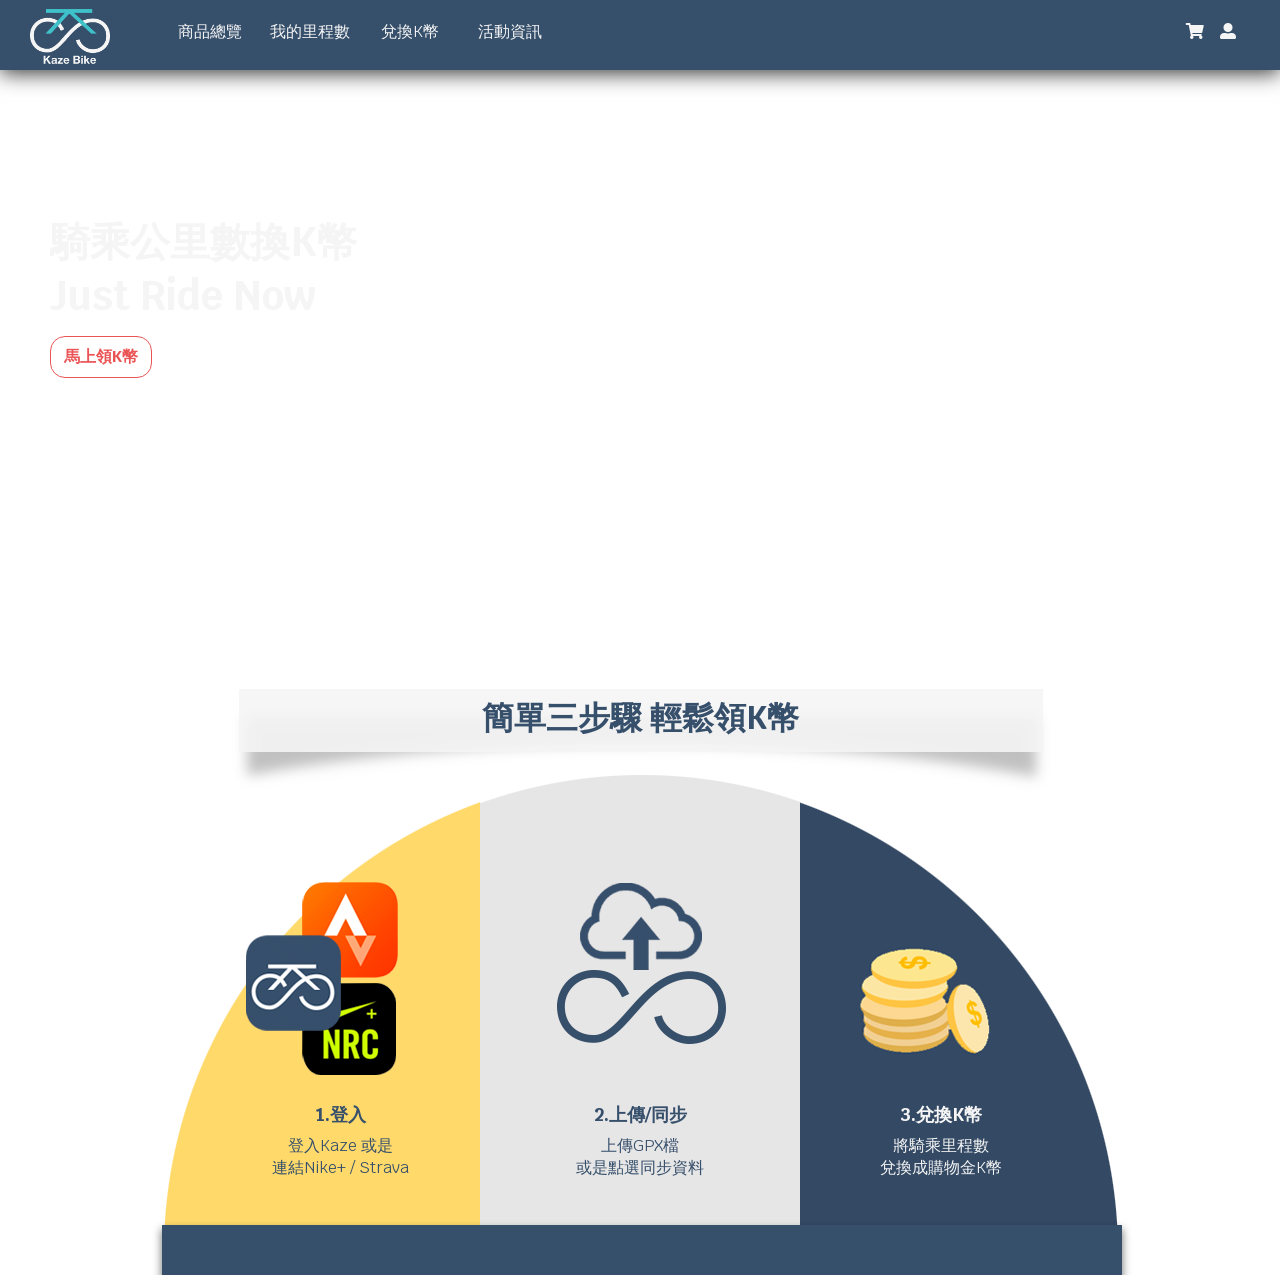
==== index.html @ 87b14b02 "版本一" ====
<!DOCTYPE html>
<html lang="en">

<head>
    <meta charset="UTF-8">
    <meta name="viewport" content="width=device-width, initial-scale=1.0">
    <meta http-equiv="X-UA-Compatible" content="ie=edge">
    <title>Kaze Bike</title>
    <link href="https://fonts.googleapis.com/css?family=Krub" rel="stylesheet">
    <link rel="stylesheet" href="https://use.fontawesome.com/releases/v5.4.2/css/all.css" integrity="sha384-/rXc/GQVaYpyDdyxK+ecHPVYJSN9bmVFBvjA/9eOB+pb3F2w2N6fc5qB9Ew5yIns"
        crossorigin="anonymous">
    <link rel="stylesheet" href="style.css">


</head>

<body>
    <!-- 以下navbar -->
    <div class="wrap navbar">
        <div class="navbar-brand">
            <a href="index.html">
                <img src="img/logo2.png" alt="logo">
            </a>
        </div>
        <div class="navbar-nav">
            <ul>
                <li>
                    <a href="#">商品總覽</a>
                </li>
                <li>
                    <a href="#">我的里程數</a>
                </li>
                <li>
                    <a href="#">兌換K幣</a>
                </li>
                <li>
                    <a href="#">活動資訊</a>
                </li>
            </ul>
        </div>
        <div class="member">
            <a href="#">
                <i class="fas fa-shopping-cart"></i>
            </a>
            <a href="#"><i class="fas fa-user-alt"></i>
            </a>
        </div>
        <div class="clear-fix"></div>
    </div>






    <!-- 以下banner video -->

    <div class="wrap video">
        <video src="img/bannervideo.mp4" type="video/mp4" preload="auto" autoplay loop muted="muted">
        </video>
        <div class="video-txt">
            <span>騎乘公里數換K幣</span>
            <span>Just Ride Now</span>
            <a href="#">馬上領K幣</a>
        </div>
    </div>




    <!-- 以下購物金三步驟 -->
    <div class="wrap kstep">
        <div class="kstep-item1">
            <h2>簡單三步驟 輕鬆領K幣</h2>
        </div>
        <div class="kstep-item2">
            <div class="ks-content1">
                <img src="img/ks4.png" alt="">
                <div class="step col1">
                    <h3>1.登入</h3>
                    <p>登入Kaze
                        或是<br>連結Nike+ / Strava</p>
                    <a href="#">立即登入</a>
                </div>
            </div>
            <div class="ks-content2">
                <img src="img/ks2.png" alt="">
                <div class="step col2">
                    <h3>2.上傳/同步</h3>
                    <p>上傳GPX檔<br>
                        或是點選同步資料</p>
                    <a href="#">即刻同步</a>
                </div>
            </div>
            <div class="ks-content3">
                <img src="img/ks3.png" alt="">
                <div class="step col3">
                    <h3>3.兌換K幣</h3>
                    <p>將騎乘里程數<br>
                        兌換成購物金K幣</p>
                    <a href="#">手刀兌換</a>
                </div>
            </div>
        </div>
        <div class="kstep-item3">

        </div>
        <div class="kstep-item"></div>
        <div class="clear-fix"></div>
    </div>
</body>

</html>
---- style.css ----
*{
    margin: 0;
    padding: 0;
    font-family: 'Krub','Noto Sans', sans-serif;
}
.wrap{
    width: 960px;
    margin: 0 auto;
}
.navbar{
    width: 100%;
    min-width: 960px;
    height: 70px;
    background-color: #364f6b;
    position: fixed;
    z-index: 10;
    box-shadow: 0px 3px 20px #333;
}
.navbar-brand{
    width: 100px;

    line-height: 8;
    margin: 0 30px;
    float: left;
}
.navbar-brand img{
    width: 80%;
}
.navbar-nav ul{
    line-height: 4;
}
.navbar-nav li{
    list-style: none;
    float: left;
    width: 100px;
    text-align: center;
    margin-top: 0px;
    padding-bottom: 5px;
    transition: 1s;
}
.navbar-nav li a{
    text-decoration: none;
    color: #f5f5f5;
    width: 100px;

}
.navbar-nav li:hover{
    background-color: #f5f5f5;
}
.navbar-nav li:hover a{
    color: #364f6b;
}
.member{
    line-height: 4;
    float: right;
    margin-right: 30px;
}
.member a{
    color: #f5f5f5;
    display: inline-block;
    width: 30px;
}
.video{
    width: 100%;
    min-width: 960px;
    padding-top: 70px;
    height: 600px;
    overflow: hidden;
}
video{
    width:100%;
    min-width: 960px;
}
.video .video-txt{
    position:relative;
    z-index:8;
    width:100%;
    overflow:hidden; 
    top: -500px;
    left: 50px;   
    color: #f5f5f5;
    font-size: 40px;
}
.video-txt span{
    display: block;
    font-weight: 1000;
    opacity:1;
    transform:translateX(0px);
    transition:all 1.8s ease;
}
.video-txt a, .col1 a,.col2 a,.col3 a{
    text-decoration: none;
    display: inline-block;
    color: #ea5455;
    font-weight: 700;
    width: 100px;
    height: 40px;
    border: 1px solid #ea5455;
    font-size: 16px;
    text-align: center;
    line-height: 2.5;
    border-radius: 15px;
    transition: 1s;
    margin-top: 10px;
}
.video:hover .video-txt a{
    background-color: #ea5455;
    color: #f5f5f5;
}
.video-txt span:nth-child(1){
    transition-delay:.5s
}
.kstep{
    position: relative;
}
.kstep-item1{
    width: 960;
    height: 150px;
    background-image: url('img/bg1.png');
    background-repeat: no-repeat;
    position: relative;
    text-align: center;
    line-height: 3;
    margin-bottom: -50px;
    z-index: 3;
}
.kstep-item1 h2{
    color: #364f6b;
    font-size: 32px;
}
.ks-content1, .ks-content2, .ks-content3 {
    width: 320px;
    float: left;
    position: relative;
}
.ks-content1 img,.ks-content2 img,.ks-content3 img{
    width: 100%;
    opacity: 1;
    transition: 1s;
}
.ks-content1:hover img,.ks-content2:hover img,.ks-content3:hover img{
    opacity: .3;
    /* box-shadow: 0px 3px 20px #333; */
}
.ks-content1:hover .col1 a,.ks-content2:hover .col2 a,.ks-content3:hover .col3 a{
    opacity: 1;
}
.col1 a:hover,.col2 a:hover,.col3 a:hover{
    background-color: #ea5455;
    color: #f5f5f5;
}
.ks-content1:hover .col1{
    top: 68%;
    left: 35%;
}
.ks-content2:hover .col2{
    top: 68%;
    left: 30%;
}
.ks-content3:hover .col3{
    top: 68%;
    left: 25%;
    color: #364f6b;
}
.col1 a,.col2 a,.col3 a{
    opacity: 0;
    transition: 0.5s;
}
.step{
    position: absolute;
    color: #364f6b;
    text-align: center;
}
.col1{
    top: 72%;
    left: 35%;
    transition: .8s;
}
.col2{
    top: 72%;
    left: 30%;
    transition: .8s;
}
.col3{
    top: 72%;
    left: 25%;
    color: #f5f5f5;
    transition: .8s;
}
.clear-fix{
    clear: both;
}
.step h3{
    padding-bottom: 8px;
    font-size: 18px;
}
.kstep-item3{
    width: 960px;
    height: 50px;
    background-color: #364f6b;
    box-shadow: 0px 5px 8px 0.8px rgba(0, 0, 0, 0.48);
    position: relative;
    top: 455px;
    left: 2px;
}
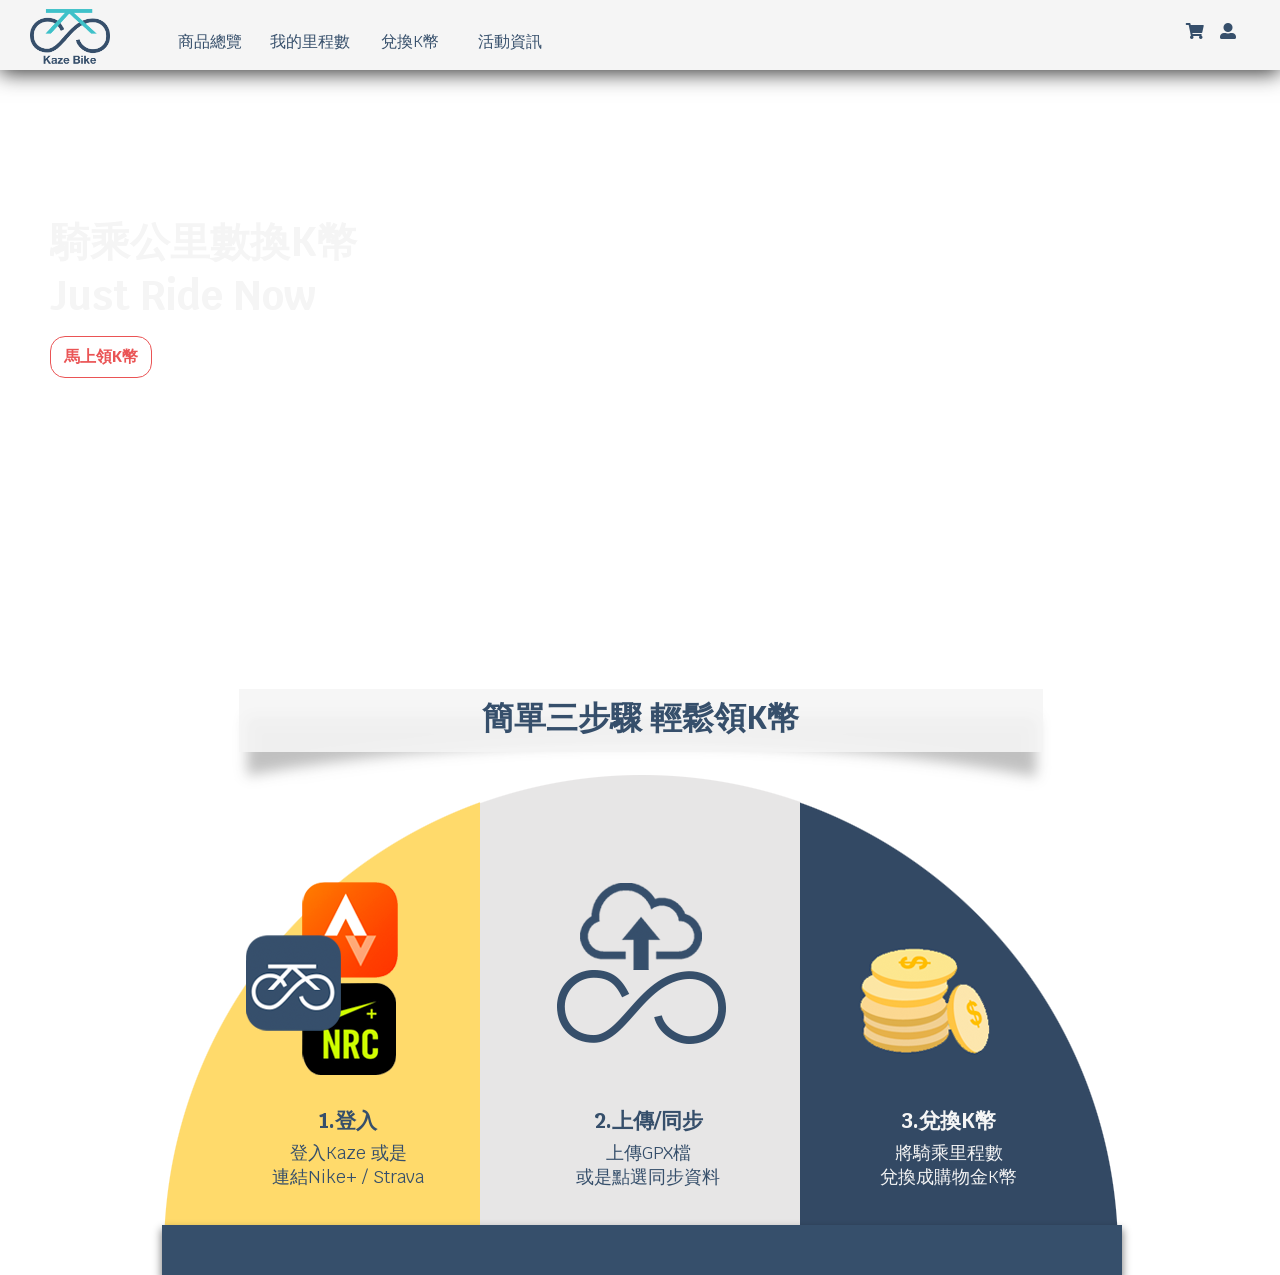
==== commit 95a18e46: "1028" ====
--- a/index.html
+++ b/index.html
@@ -19,22 +19,23 @@
     <div class="wrap navbar">
         <div class="navbar-brand">
             <a href="index.html">
-                <img src="img/logo2.png" alt="logo">
+                <img src="img/logo3.png" alt="logo">
             </a>
         </div>
         <div class="navbar-nav">
             <ul>
                 <li>
-                    <a href="#">商品總覽</a>
+                    <a href="#">商品總覽 <span>Product</span></a>
+                    
                 </li>
                 <li>
-                    <a href="#">我的里程數</a>
+                    <a href="#">我的里程數<span>Miles</span></a>
                 </li>
                 <li>
-                    <a href="#">兌換K幣</a>
+                    <a href="#">兌換K幣<span>K coins</span></a>
                 </li>
                 <li>
-                    <a href="#">活動資訊</a>
+                    <a href="#">活動資訊<span>information</span></a>
                 </li>
             </ul>
         </div>
--- a/style.css
+++ b/style.css
@@ -11,7 +11,7 @@
     width: 100%;
     min-width: 960px;
     height: 70px;
-    background-color: #364f6b;
+    background-color: #f5f5f5;
     position: fixed;
     z-index: 10;
     box-shadow: 0px 3px 20px #333;
@@ -34,21 +34,37 @@
     float: left;
     width: 100px;
     text-align: center;
-    margin-top: 0px;
-    padding-bottom: 5px;
+    padding-bottom: 6px;
     transition: 1s;
+    position: relative;
 }
 .navbar-nav li a{
     text-decoration: none;
-    color: #f5f5f5;
-    width: 100px;
-
+    color: #364f6b;
+    width: 100px;
+    margin-top: 10px;
+    display: inline-block;
+    transition: .5s;
+}
+.navbar-nav span{
+    position: absolute;
+    top: 42%;
+    left: 28%;
+    font-size: 10px;
+    opacity: 0;
+    color: #f5f5f5;
+    transition: .5s;
 }
 .navbar-nav li:hover{
-    background-color: #f5f5f5;
+    background-color: #364f6b;
+}
+.navbar-nav li:hover span{
+    opacity: 1;
+    top: 25px;
 }
 .navbar-nav li:hover a{
-    color: #364f6b;
+    color: #f5f5f5;
+    margin-top: 0;
 }
 .member{
     line-height: 4;
@@ -56,7 +72,7 @@
     margin-right: 30px;
 }
 .member a{
-    color: #f5f5f5;
+    color: #364f6b;
     display: inline-block;
     width: 30px;
 }
@@ -150,15 +166,15 @@
     color: #f5f5f5;
 }
 .ks-content1:hover .col1{
-    top: 68%;
+    top: 67%;
     left: 35%;
 }
 .ks-content2:hover .col2{
-    top: 68%;
+    top: 67%;
     left: 30%;
 }
 .ks-content3:hover .col3{
-    top: 68%;
+    top: 67%;
     left: 25%;
     color: #364f6b;
 }
@@ -167,22 +183,23 @@
     transition: 0.5s;
 }
 .step{
+    font-size: 110%;
     position: absolute;
     color: #364f6b;
     text-align: center;
 }
 .col1{
-    top: 72%;
+    top: 73%;
     left: 35%;
     transition: .8s;
 }
 .col2{
-    top: 72%;
+    top: 73%;
     left: 30%;
     transition: .8s;
 }
 .col3{
-    top: 72%;
+    top: 73%;
     left: 25%;
     color: #f5f5f5;
     transition: .8s;
@@ -191,8 +208,8 @@
     clear: both;
 }
 .step h3{
-    padding-bottom: 8px;
-    font-size: 18px;
+    padding-bottom: 6px;
+    font-size: 120%;
 }
 .kstep-item3{
     width: 960px;
@@ -202,4 +219,4 @@
     position: relative;
     top: 455px;
     left: 2px;
-}+}
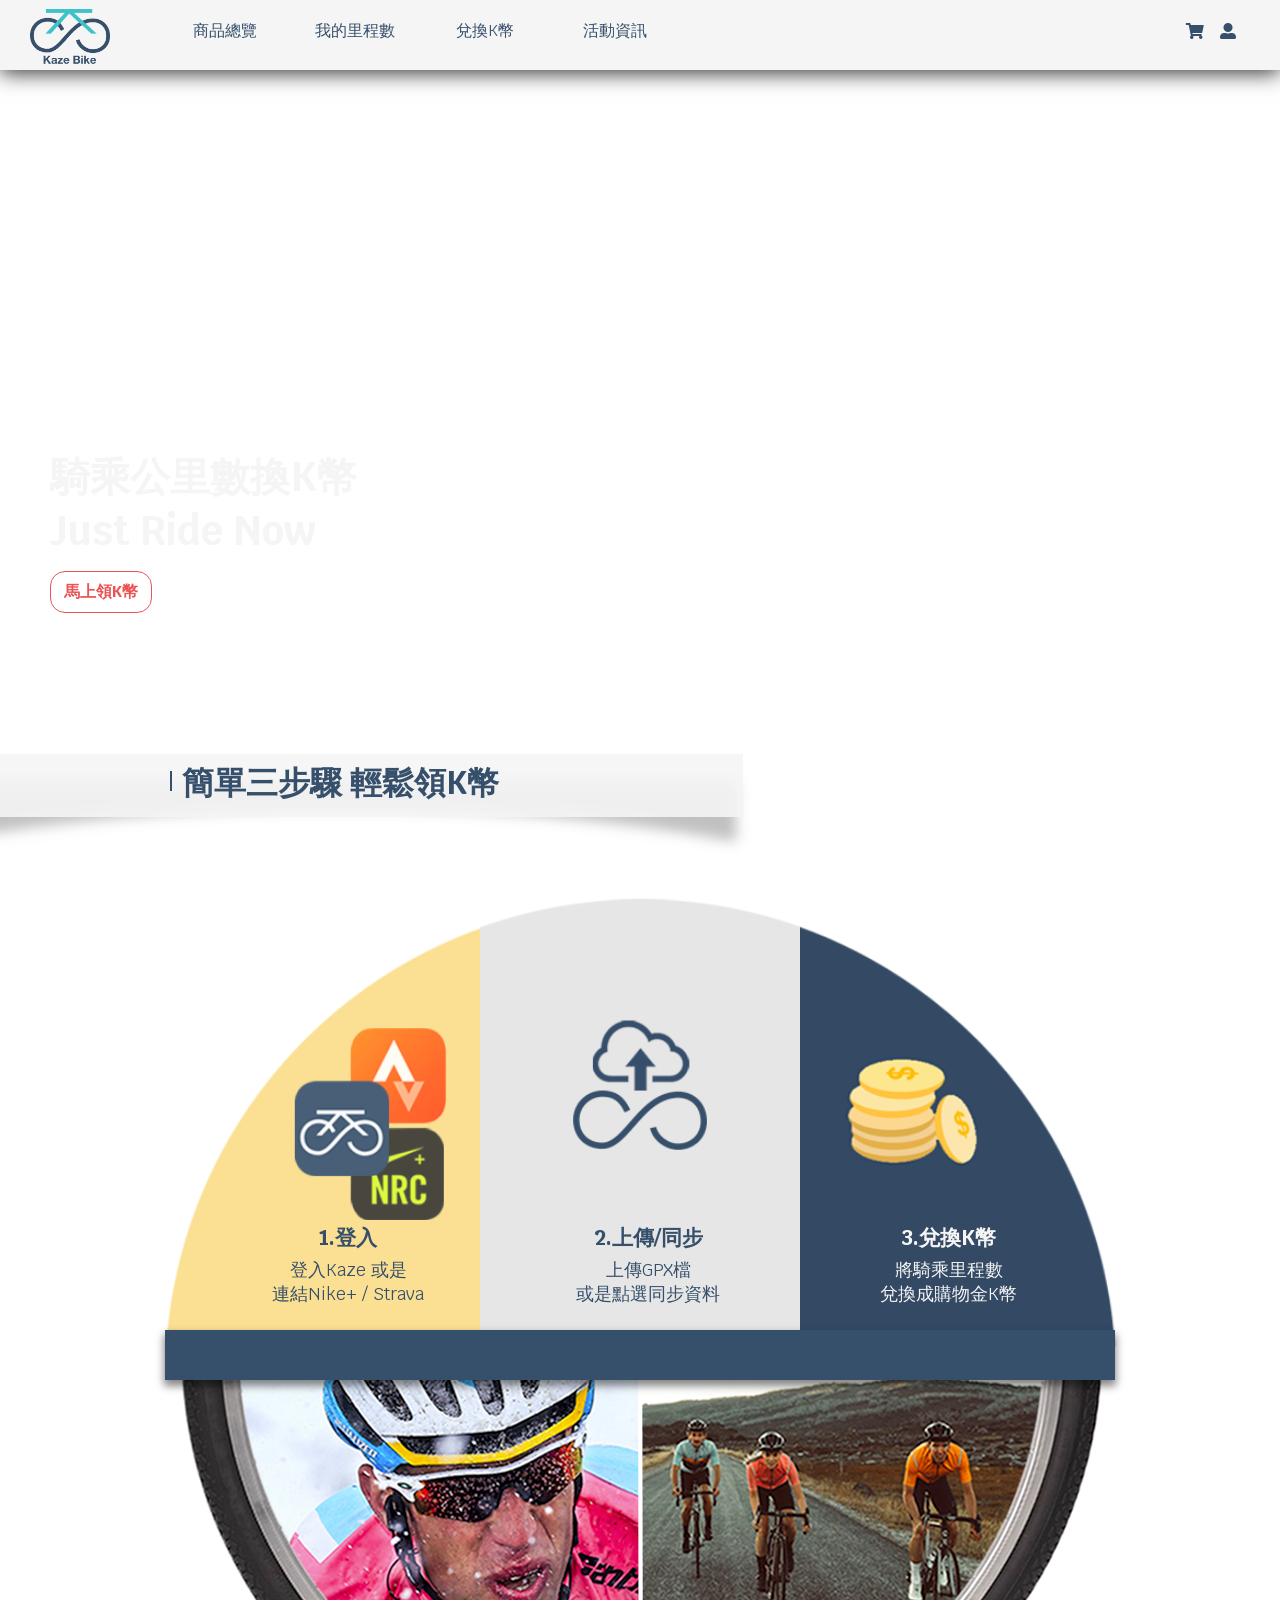
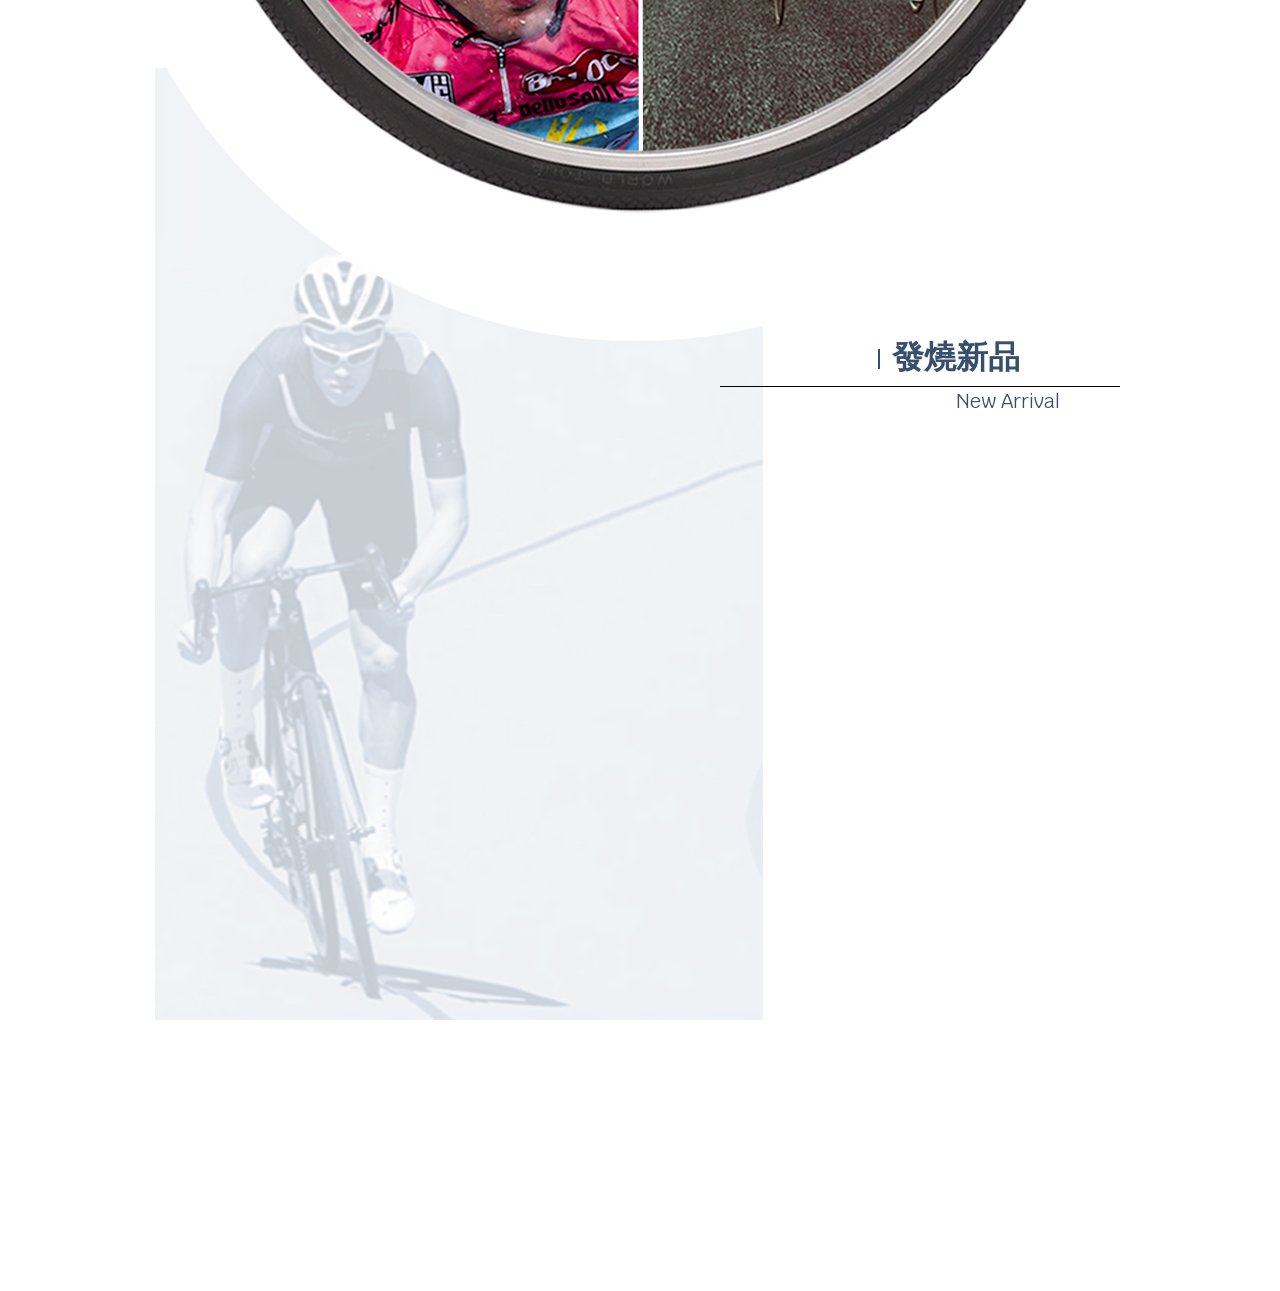
==== commit ff70269c: "1030" ====
--- a/index.html
+++ b/index.html
@@ -9,6 +9,7 @@
     <link href="https://fonts.googleapis.com/css?family=Krub" rel="stylesheet">
     <link rel="stylesheet" href="https://use.fontawesome.com/releases/v5.4.2/css/all.css" integrity="sha384-/rXc/GQVaYpyDdyxK+ecHPVYJSN9bmVFBvjA/9eOB+pb3F2w2N6fc5qB9Ew5yIns"
         crossorigin="anonymous">
+    <link type="text/css" href="csshake.css">
     <link rel="stylesheet" href="style.css">
 
 
@@ -17,7 +18,7 @@
 <body>
     <!-- 以下navbar -->
     <div class="wrap navbar">
-        <div class="navbar-brand">
+        <div class="navbar-brand shake">
             <a href="index.html">
                 <img src="img/logo3.png" alt="logo">
             </a>
@@ -25,17 +26,17 @@
         <div class="navbar-nav">
             <ul>
                 <li>
-                    <a href="#">商品總覽 <span>Product</span></a>
-                    
+                    <a href="#">商品總覽 <br><span>Product</span></a>
+
                 </li>
                 <li>
-                    <a href="#">我的里程數<span>Miles</span></a>
+                    <a href="#">我的里程數<br><span>Miles</span></a>
                 </li>
                 <li>
-                    <a href="#">兌換K幣<span>K coins</span></a>
+                    <a href="#">兌換K幣<br><span>K coins</span></a>
                 </li>
                 <li>
-                    <a href="#">活動資訊<span>information</span></a>
+                    <a href="#">活動資訊<br><span>information</span></a>
                 </li>
             </ul>
         </div>
@@ -104,11 +105,41 @@
             </div>
         </div>
         <div class="kstep-item3">
-
         </div>
-        <div class="kstep-item"></div>
+        <div class="kstep-item4">
+            <div class="tr-col">
+                <img src="img/tr_01.png" alt="">
+            </div>
+            <div class="tr-col">
+                <img src="img/tr_02.png" alt="">
+            </div>
+        </div>
         <div class="clear-fix"></div>
     </div>
+
+
+
+
+    <!-- 以下商品專區 -->
+    <div class="wrap product">
+        <div class="product-bg">
+            <img src="img/itembg.jpg" alt="">
+        </div>
+        <div class="pro-title">
+            <h2>發燒新品</h2>
+            <span>New Arrival</span>
+        </div>
+        <div class="product-item">
+            <div class="product-item1"></div>
+            <div class="product-item2"></div>
+            <div class="product-item3"></div>
+            <div class="product-item4"></div>
+            <div class="product-item5"></div>
+            <div class="product-item6"></div>
+        </div>
+    </div>
+
+
 </body>
 
 </html>
--- a/style.css
+++ b/style.css
@@ -2,6 +2,7 @@
     margin: 0;
     padding: 0;
     font-family: 'Krub','Noto Sans', sans-serif;
+    /* outline: 1px solid #f00; */
 }
 .wrap{
     width: 960px;
@@ -18,49 +19,56 @@
 }
 .navbar-brand{
     width: 100px;
-
     line-height: 8;
-    margin: 0 30px;
+    padding: 0 30px;
     float: left;
+    /* transform-origin: 50% 20%; */
+}
+.navbar-brand:hover{
+    /* transform: rotate(360deg); */
+    transition: 1s;
 }
 .navbar-brand img{
     width: 80%;
 }
-.navbar-nav ul{
+/* .navbar-nav ul{
     line-height: 4;
-}
+} */
 .navbar-nav li{
     list-style: none;
     float: left;
     width: 100px;
     text-align: center;
-    padding-bottom: 6px;
+    padding: 0 15px 6px 15px;
+
     transition: 1s;
     position: relative;
 }
 .navbar-nav li a{
     text-decoration: none;
     color: #364f6b;
-    width: 100px;
-    margin-top: 10px;
+    width: 100%;
+    padding-top: 20px;
+    padding-bottom: 1px;
     display: inline-block;
     transition: .5s;
+    
 }
 .navbar-nav span{
-    position: absolute;
+    /* position: absolute;
     top: 42%;
-    left: 28%;
+    left: 28%; */
     font-size: 10px;
     opacity: 0;
     color: #f5f5f5;
-    transition: .5s;
 }
 .navbar-nav li:hover{
     background-color: #364f6b;
 }
 .navbar-nav li:hover span{
     opacity: 1;
-    top: 25px;
+    transition-delay: 0.5s;
+    transition: 2s;
 }
 .navbar-nav li:hover a{
     color: #f5f5f5;
@@ -80,19 +88,17 @@
     width: 100%;
     min-width: 960px;
     padding-top: 70px;
-    height: 600px;
-    overflow: hidden;
+    
 }
 video{
     width:100%;
     min-width: 960px;
 }
 .video .video-txt{
-    position:relative;
+    position: absolute;
     z-index:8;
-    width:100%;
     overflow:hidden; 
-    top: -500px;
+    top: 50%;
     left: 50px;   
     color: #f5f5f5;
     font-size: 40px;
@@ -130,19 +136,33 @@
     position: relative;
 }
 .kstep-item1{
-    width: 960;
+    width: 960px;
     height: 150px;
     background-image: url('img/bg1.png');
     background-repeat: no-repeat;
-    position: relative;
+    position: absolute;
+    top: 20px;
+    left: -300px;
     text-align: center;
     line-height: 3;
-    margin-bottom: -50px;
-    z-index: 3;
+    z-index: 3;
+}
+.kstep-item1::before{
+    content: '';
+    display: block;
+    width: 2px;
+    height: 20px;
+    background-color: #364f6b;
+    position: absolute;
+    left: 310px;
+    top: 36px;
 }
 .kstep-item1 h2{
     color: #364f6b;
     font-size: 32px;
+}
+.kstep-item2{
+    padding-top: 130px;
 }
 .ks-content1, .ks-content2, .ks-content3 {
     width: 320px;
@@ -189,17 +209,17 @@
     text-align: center;
 }
 .col1{
-    top: 73%;
+    top: 75%;
     left: 35%;
     transition: .8s;
 }
 .col2{
-    top: 73%;
+    top: 75%;
     left: 30%;
     transition: .8s;
 }
 .col3{
-    top: 73%;
+    top: 75%;
     left: 25%;
     color: #f5f5f5;
     transition: .8s;
@@ -212,11 +232,69 @@
     font-size: 120%;
 }
 .kstep-item3{
-    width: 960px;
+    width: 950px;
     height: 50px;
     background-color: #364f6b;
     box-shadow: 0px 5px 8px 0.8px rgba(0, 0, 0, 0.48);
     position: relative;
-    top: 455px;
-    left: 2px;
-}
+    top: 485px;
+    left: 5px;
+    z-index: 10;
+}
+.kstep-item4{
+    position: relative;
+    z-index: 5;
+}
+.tr-col{
+    width: 480px;
+    float: left;
+}
+.product{
+    position: relative;
+   
+}
+.product .product-bg{
+    position: absolute;
+    top: 0;
+    left: -5px;
+    margin-top: -200px;
+    z-index: 1;
+}
+.pro-title h2{
+    z-index: 3;
+    color: #364f6b;
+    position: absolute;
+    top: 100px;
+    right: 100px;
+    font-size: 32px;
+}
+.pro-title::before{
+    content: '';
+    display: block;
+    width: 400px;
+    height: 1px;
+    background-color: #000;
+    position: absolute;
+    top: 150px;
+    right: 0;
+    z-index: 3;
+}
+.pro-title::after{
+    content: '';
+    display: block;
+    width: 2px;
+    height: 20px;
+    background-color: #364f6b;
+    position: absolute;
+    z-index: 3;
+    right: 240px;
+    top: 113px;
+}
+.pro-title span{
+    z-index: 3;
+    color: #364f6b;
+    position: absolute;
+    top: 152px;
+    right: 60px;
+    font-size: 20px;
+}
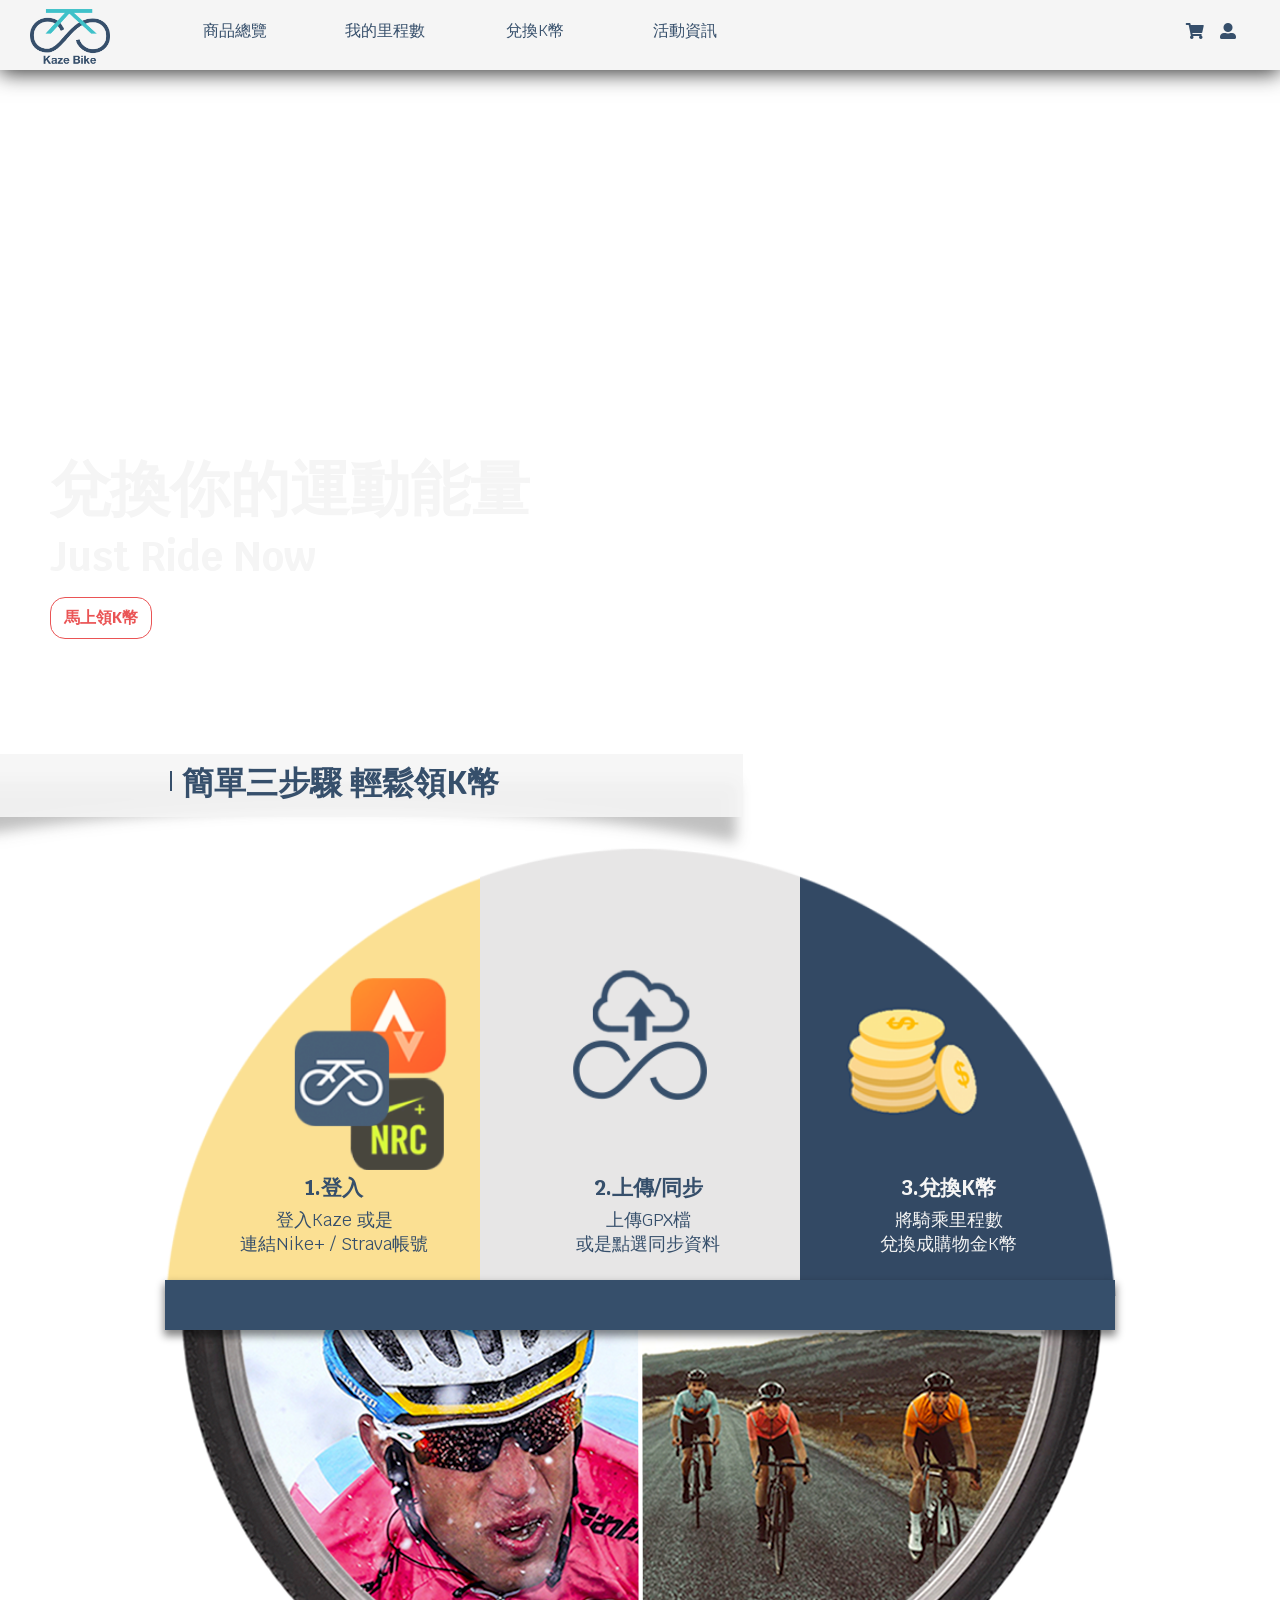
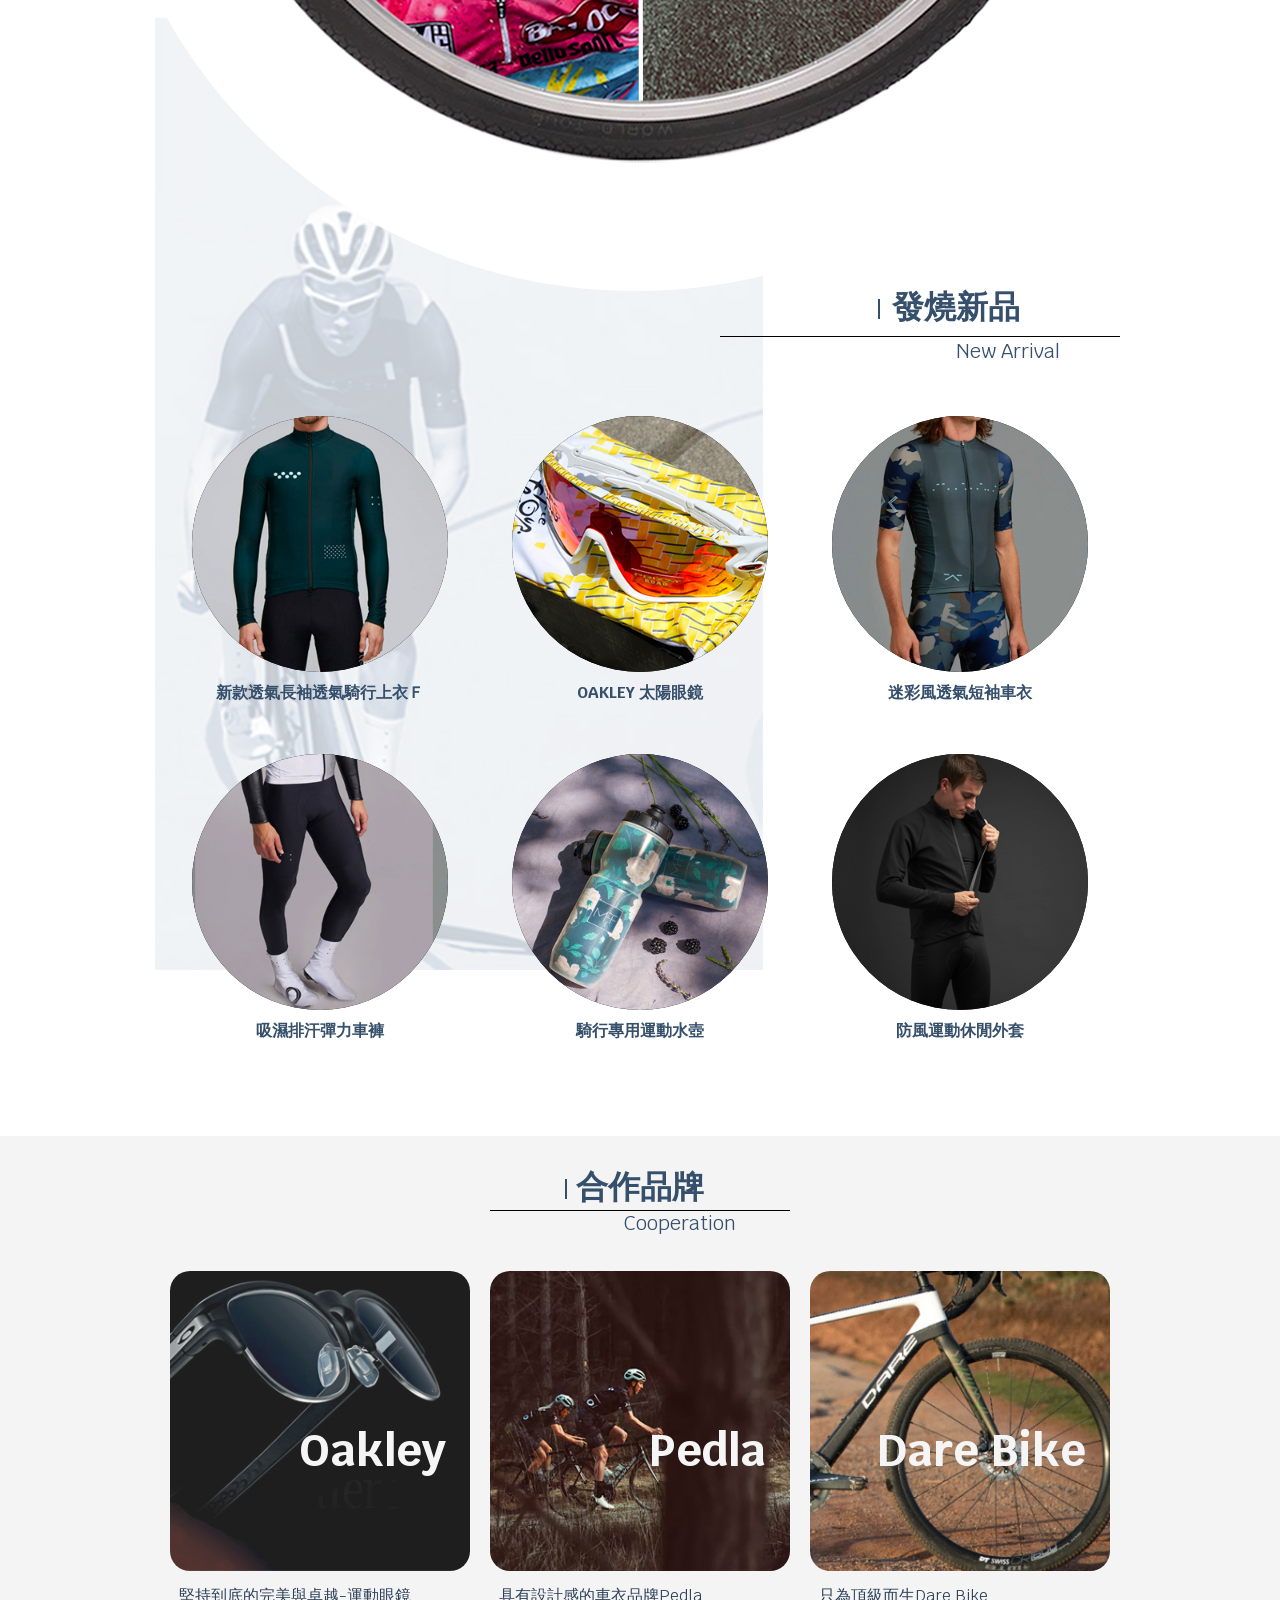
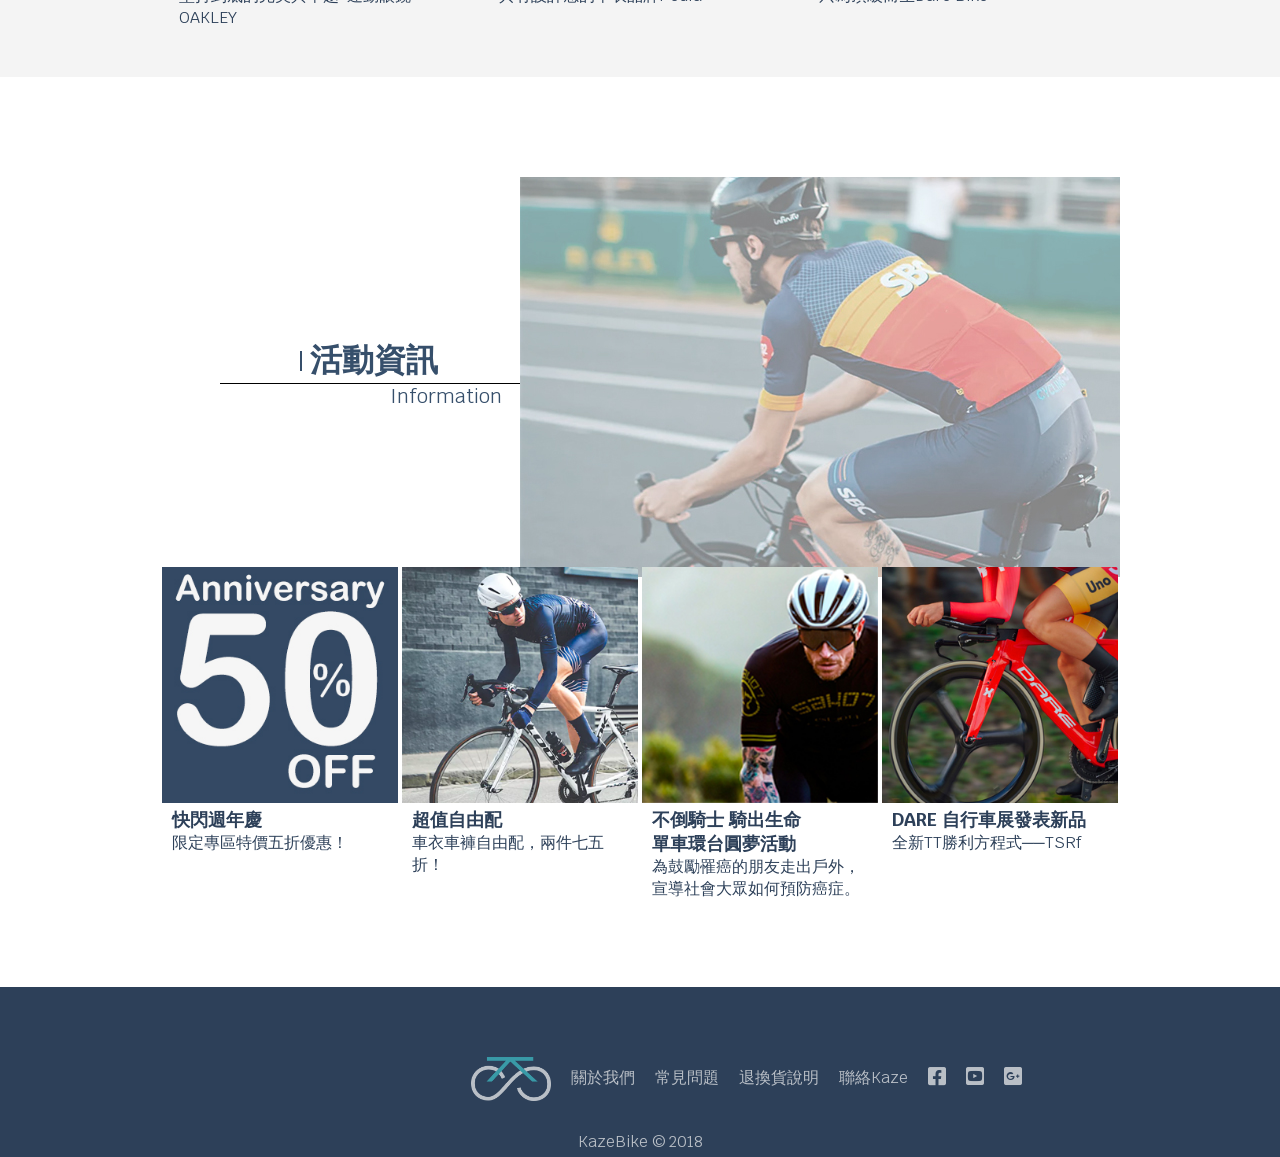
==== commit ca05642d: "1031" ====
--- a/index.html
+++ b/index.html
@@ -18,36 +18,58 @@
 <body>
     <!-- 以下navbar -->
     <div class="wrap navbar">
-        <div class="navbar-brand shake">
-            <a href="index.html">
-                <img src="img/logo3.png" alt="logo">
-            </a>
-        </div>
-        <div class="navbar-nav">
-            <ul>
-                <li>
-                    <a href="#">商品總覽 <br><span>Product</span></a>
-
-                </li>
-                <li>
-                    <a href="#">我的里程數<br><span>Miles</span></a>
-                </li>
-                <li>
-                    <a href="#">兌換K幣<br><span>K coins</span></a>
-                </li>
-                <li>
-                    <a href="#">活動資訊<br><span>information</span></a>
-                </li>
-            </ul>
-        </div>
-        <div class="member">
-            <a href="#">
-                <i class="fas fa-shopping-cart"></i>
-            </a>
-            <a href="#"><i class="fas fa-user-alt"></i>
-            </a>
-        </div>
-        <div class="clear-fix"></div>
+        <div class="header-content">
+            <div class="navbar-brand">
+                <a href="index.html">
+                    <img src="img/logo3.png" alt="logo">
+                </a>
+            </div>
+            <div class="navbar-nav">
+                <ul class="main-menu">
+                    <li>
+                        <a href="#">商品總覽 <br><span>Product</span></a>
+                        <ul class="submenu">
+                            <li><a href="#">全館商品</a> </li>
+                            <li><a href="#">合作系列</a> </li>
+                            <li><a href="#">發燒新品</a> </li>
+                            <li><a href="#">熱銷排行</a> </li>
+                        </ul>
+                    </li>
+                    <li>
+                        <a href="#">我的里程數<br><span>Miles</span></a>
+                        <ul class="submenu">
+                            <li><a href="#">連結帳號</a> </li>
+                            <li><a href="#">上傳／同步</a> </li>
+                            <li><a href="#">統計報表</a> </li>
+                            <li><a href="#">騎乘紀錄</a> </li>
+                        </ul>
+                    </li>
+                    <li>
+                        <a href="#">兌換K幣<br><span>K coins</span></a>
+                        <ul class="submenu">
+                            <li><a href="#">查詢餘額</a> </li>
+                            <li><a href="#">兌換紀錄</a> </li>
+                        </ul>
+                    </li>
+                    <li>
+                        <a href="#">活動資訊<br><span>information</span></a>
+                        <ul class="submenu">
+                            <li><a href="#">最新消息</a> </li>
+                            <li><a href="#">優惠活動</a> </li>
+                            <li><a href="#">賽事資訊</a> </li>
+                        </ul>
+                    </li>
+                </ul>
+            </div>
+            <div class="member">
+                <a href="#">
+                    <i class="fas fa-shopping-cart"></i>
+                </a>
+                <a href="#"><i class="fas fa-user-alt"></i>
+                </a>
+            </div>
+            <div class="clear-fix"></div>
+        </div>
     </div>
 
 
@@ -61,7 +83,7 @@
         <video src="img/bannervideo.mp4" type="video/mp4" preload="auto" autoplay loop muted="muted">
         </video>
         <div class="video-txt">
-            <span>騎乘公里數換K幣</span>
+            <h2>兌換你的運動能量</h2>
             <span>Just Ride Now</span>
             <a href="#">馬上領K幣</a>
         </div>
@@ -81,7 +103,7 @@
                 <div class="step col1">
                     <h3>1.登入</h3>
                     <p>登入Kaze
-                        或是<br>連結Nike+ / Strava</p>
+                        或是<br>連結Nike+ / Strava帳號</p>
                     <a href="#">立即登入</a>
                 </div>
             </div>
@@ -130,16 +152,216 @@
             <span>New Arrival</span>
         </div>
         <div class="product-item">
-            <div class="product-item1"></div>
-            <div class="product-item2"></div>
-            <div class="product-item3"></div>
-            <div class="product-item4"></div>
-            <div class="product-item5"></div>
-            <div class="product-item6"></div>
-        </div>
-    </div>
-
-
+            <div class="product-col item1">
+                <div class="item-img">
+                    <a href="#">
+                        <img src="img/p1.jpg" alt="">
+                        <div class="item-txt">
+                            <h4>新款透氣長袖透氣騎行上衣</h4>
+                            <span><i class="fas fa-circle" style="color:#000"></i> <i class="fas fa-circle" style="color:#f00"></i></span>
+                            <br>
+                            <span class="size">S~XL</span>
+                            <br><span class="price">$1980</span>
+                        </div>
+                    </a>
+                </div>
+                <h4 class="item-title">新款透氣長袖透氣騎行上衣Ｆ</h4>
+            </div>
+
+
+            <div class="product-col item1">
+                <div class="item-img">
+                    <a href="#">
+                        <img src="img/p2.jpg" alt="">
+                        <div class="item-txt">
+                            <h4>OAKLEY 太陽眼鏡</h4>
+                            <span><i class="fas fa-circle" style="color:#000"></i> <i class="fas fa-circle" style="color:#f00"></i></span>
+                            <br>
+                            <span class="size">F</span><br>
+                            <span class="price">$6142</span>
+                        </div>
+                    </a>
+                </div>
+                <h4 class="item-title">OAKLEY 太陽眼鏡</h4>
+            </div>
+
+
+            <div class="product-col item1">
+                <div class="item-img">
+                    <a href="#">
+                        <img src="img/p3.jpg" alt="">
+                        <div class="item-txt">
+                            <h4>迷彩風透氣短袖車衣</h4>
+                            <span><i class="fas fa-circle" style="color:#000"></i> <i class="fas fa-circle" style="color:#f00"></i></span><br>
+                            <span class="size">F</span><br>
+                            <span
+                                class="price">$2180</span>
+                        </div>
+                    </a>
+                </div>
+                <h4 class="item-title">迷彩風透氣短袖車衣</h4>
+            </div>
+            <div class="product-col item1">
+                <div class="item-img">
+                    <a href="#">
+                        <img src="img/p4.jpg" alt="">
+                        <div class="item-txt">
+                            <h4>吸濕排汗彈力車褲</h4>
+                            <span><i class="fas fa-circle" style="color:#000"></i> <i class="fas fa-circle" style="color:#f00"></i></span><br>
+                            <span class="size">S-XL</span><br><span
+                                class="price">$1580</span>
+                        </div>
+                    </a>
+                </div>
+                <h4 class="item-title">吸濕排汗彈力車褲</h4>
+            </div>
+            <div class="product-col item1">
+                <div class="item-img">
+                    <a href="#">
+                        <img src="img/p5.jpg" alt="">
+                        <div class="item-txt">
+                            <h4>騎行專用運動水壺</h4>
+                            <span><i class="fas fa-circle" style="color:#000"></i> <i class="fas fa-circle" style="color:#f00"></i></span><br>
+                            <span class="size">F</span><br><span
+                                class="price">$1080</span>
+                        </div>
+                    </a>
+                </div>
+                <h4 class="item-title">騎行專用運動水壺</h4>
+            </div>
+            <div class="product-col item1">
+                <div class="item-img">
+                    <a href="#">
+                        <img src="img/p6.jpg" alt="">
+                        <div class="item-txt">
+                            <h4>防風運動休閒外套</h4>
+                            <span><i class="fas fa-circle" style="color:#000"></i> <i class="fas fa-circle" style="color:#f00"></i></span><br>
+                            <span class="size">XXS-XXL</span><br><span
+                                class="price">$5980</span>
+                        </div>
+                    </a>
+                </div>
+                <h4 class="item-title">防風運動休閒外套</h4>
+            </div>
+        </div>
+        <div class="clear-fix"></div>
+    </div>
+
+
+
+
+
+
+
+    <!-- 以下合作品牌 -->
+    <div class="wrap cor-brand">
+        <div class="container">
+            <div class="cor-brand-title">
+                <h2>合作品牌</h2>
+                <span>Cooperation</span>
+            </div>
+            <div class="cor-brand-item">
+                <a href="">
+                    <img src="/img/co1.jpg" alt="">
+                    <h3>Oakley</h3>
+                    <p>堅持到底的完美與卓越-運動眼鏡OAKLEY</p>
+                </a>
+            </div>
+            <div class="cor-brand-item">
+                <a href=""><img src="/img/co2.jpg" alt="">
+                    <h3>Pedla</h3>
+                    <p>具有設計感的車衣品牌Pedla</p>
+                </a>
+            </div>
+            <div class="cor-brand-item">
+                <a href=""><img src="/img/co3.jpg" alt="">
+                    <h3>Dare Bike</h3>
+                    <p>只為頂級而生Dare Bike</p>
+                </a>
+            </div>
+            <div class="clear-fix"></div>
+        </div>
+    </div>
+
+
+
+
+
+
+
+    <!-- 以下活動資訊 -->
+    <div class="wrap news">
+        <div class="new-banner">
+            <div class="newsTitle">
+                <h2>活動資訊</h2>
+                <span>Information</span>
+            </div>
+            <img src="img/new1.jpg" alt="">
+        </div>
+        <div class="news-col">
+            <div class="news-item">
+                <a href="#">
+                    <img src="img/new2.jpg" alt="">
+                    <div class="txt-container">
+                        <h4>快閃週年慶</h4>
+                        <p>限定專區特價五折優惠！</p>
+                    </div>
+                </a>
+            </div>
+            <div class="news-item">
+                <a href="#">
+                    <img src="img/new3.jpg" alt="">
+                    <div class="txt-container">
+                        <h4>超值自由配</h4>
+                        <p>車衣車褲自由配，兩件七五折！</p>
+                    </div>
+                </a>
+            </div>
+            <div class="news-item">
+                <a href="#">
+                    <img src="img/newsitem1.jpg" alt="">
+                    <div class="txt-container">
+                        <h4>不倒騎士 騎出生命 <br>單車環台圓夢活動</h4>
+                        <p>為鼓勵罹癌的朋友走出戶外，宣導社會大眾如何預防癌症。</p>
+                    </div>
+                </a>
+            </div>
+            <div class="news-item">
+                <a href="#">
+                    <img src="img/new4.jpg" alt="">
+                    <div class="txt-container">
+                        <h4>DARE 自行車展發表新品</h4>
+                        <p>全新TT勝利方程式──TSRf</p>
+                    </div>
+                </a>
+            </div>
+        </div>
+        <div class="clear-fix"></div>
+    </div>
+
+
+
+
+
+
+    <!-- footer -->
+    <div class="wrap footer">
+        <div class="footer-content">
+            <img src="img/logo.png" alt="logo">
+            <ul>
+                <li><a href="">關於我們</a></li>
+                <li><a href="">常見問題</a></li>
+                <li><a href="">退換貨說明</a></li>
+                <li><a href="">聯絡Kaze</a></li>
+                <li><a href=""><i class="fab fa-facebook-square"></i></a></li>
+                <li><a href=""><i class="fab fa-youtube-square"></i></a> </li>
+                <li><a href=""><i class="fab fa-google-plus-square"></i></a></li>
+            </ul>
+            <div class="clear-fix"></div>
+        </div>
+        <p>KazeBike © 2018</p>
+
+    </div>
 </body>
 
 </html>
--- a/style.css
+++ b/style.css
@@ -14,7 +14,7 @@
     height: 70px;
     background-color: #f5f5f5;
     position: fixed;
-    z-index: 10;
+    z-index: 100;
     box-shadow: 0px 3px 20px #333;
 }
 .navbar-brand{
@@ -34,25 +34,41 @@
 /* .navbar-nav ul{
     line-height: 4;
 } */
-.navbar-nav li{
+.main-menu > li{
     list-style: none;
     float: left;
-    width: 100px;
-    text-align: center;
-    padding: 0 15px 6px 15px;
-
-    transition: 1s;
-    position: relative;
-}
-.navbar-nav li a{
+    text-align: center;
+    position: relative;
+    width: 150px;
+}
+.main-menu > li a{
     text-decoration: none;
     color: #364f6b;
     width: 100%;
     padding-top: 20px;
-    padding-bottom: 1px;
+    padding-bottom: 7px;
     display: inline-block;
-    transition: .5s;
-    
+}
+.main-menu > li > a{
+transition: 1s;
+}
+.main-menu .submenu{
+    display: none;
+    background-color: #f5f5f5;
+    list-style: none;
+}
+.main-menu li:hover .submenu{
+    display: block;
+    background-color: #f5f5f5;
+}
+.submenu a{
+    display: block;
+    height: 30px;
+    border-bottom: 1px solid #ccc; 
+}
+.submenu a:hover{
+    font-size: 120%;
+    font-weight: 1000;
 }
 .navbar-nav span{
     /* position: absolute;
@@ -62,17 +78,15 @@
     opacity: 0;
     color: #f5f5f5;
 }
-.navbar-nav li:hover{
-    background-color: #364f6b;
-}
-.navbar-nav li:hover span{
+.main-menu > li:hover span{
     opacity: 1;
     transition-delay: 0.5s;
     transition: 2s;
 }
-.navbar-nav li:hover a{
+.main-menu > li:hover > a{
     color: #f5f5f5;
     margin-top: 0;
+    background-color: #364f6b;
 }
 .member{
     line-height: 4;
@@ -83,6 +97,10 @@
     color: #364f6b;
     display: inline-block;
     width: 30px;
+}
+.header-content{
+    max-width: 1380px;
+    margin: auto;
 }
 .video{
     width: 100%;
@@ -162,7 +180,7 @@
     font-size: 32px;
 }
 .kstep-item2{
-    padding-top: 130px;
+    padding-top: 80px;
 }
 .ks-content1, .ks-content2, .ks-content3 {
     width: 320px;
@@ -187,15 +205,12 @@
 }
 .ks-content1:hover .col1{
     top: 67%;
-    left: 35%;
 }
 .ks-content2:hover .col2{
     top: 67%;
-    left: 30%;
 }
 .ks-content3:hover .col3{
     top: 67%;
-    left: 25%;
     color: #364f6b;
 }
 .col1 a,.col2 a,.col3 a{
@@ -210,7 +225,7 @@
 }
 .col1{
     top: 75%;
-    left: 35%;
+    left: 25%;
     transition: .8s;
 }
 .col2{
@@ -297,4 +312,266 @@
     top: 152px;
     right: 60px;
     font-size: 20px;
+}
+.product-item{
+    position: absolute;
+    top: 180px;
+    left: 0px;
+    right: 0px;
+    z-index: 3;
+}
+.product-col{
+    width: 320px;
+    margin-top: 50px;
+    float: left;
+    text-align: center;
+}
+.item-img{
+    width: 256px;
+    height: 256px;
+    border-radius: 50%;
+    background-color: #000;
+    overflow: hidden;
+    transition: .3s;
+    position: relative;
+    border-radius: 50%;
+    margin-left: 32px;
+    display: block;
+}
+.product-col img{
+    width: 100%;
+}
+.product-col h4,.size{
+    color: #364f6b;
+}
+.product-col a{
+    text-decoration: none;
+}
+.item1:hover .item-img{
+    transform:scale(1.2,1.2);
+    box-shadow: 3px 3px 12px #777;  
+}
+.item1:hover .item-txt{
+    top: 50%;
+    width: 100%;
+}
+.item1:hover .item-title{
+    opacity: 0;
+}
+.item-txt{
+    width: 256px;
+    height: 256px;
+    background-color: #f5f5f5;
+    transition: .8s;
+    text-align: center;
+    position: absolute;
+    padding-top: 20px;
+    line-height: 1.6;
+    top: 100%;
+    opacity: 0.8;
+    /* display: none; */
+}
+.price{
+    color: #ea5455;
+    font-weight: 700;
+}
+.item-title{
+    padding-top: 10px;
+}
+.product::after{
+    content: '';
+    display: block;
+    width: 960px;
+    height: 950px;
+    clear: both;
+}
+.cor-brand{
+    width: 100%;
+    background-color: #f4f4f4;
+    text-align: center;
+}
+.container{
+    padding: 30px;
+    width: 960px;
+    margin: auto;
+}
+.cor-brand-title{
+    position: relative;
+    padding-bottom: 25px;
+}
+.cor-brand-title h2{
+    color: #364f6b;
+    font-size: 32px;
+}
+.cor-brand-title h2::after{
+    content: '';
+    display: block;
+    width: 2px;
+    height: 20px;
+    background-color: #364f6b;
+    position: absolute;
+    left: 405px;
+    top: 13px;
+}
+.cor-brand-title h2::before{
+    content: '';
+    display: block;
+    width: 300px;
+    height: 1px;
+    background-color: #000;
+    position: absolute;
+    bottom: 50px;
+    left: 330px;
+}
+.cor-brand-title span,.newsTitle span{
+    color: #364f6b;
+    font-size: 20px;
+    padding-left: 80px;
+}
+.cor-brand-item{
+    float: left;
+    width: 300px;
+    margin: 10px;
+    position: relative;
+   
+}
+.cor-brand-item img{
+    width: 100%; 
+    border-radius: 20px;
+}
+.cor-brand-item h3{
+    position: absolute;
+    top: 150px;
+    right: 8%;
+    font-size: 280%;
+    color: #f5f5f5;
+    transition: 0.5s;
+}
+.cor-brand-item a{
+    text-decoration: none;
+    color: #2d4059;
+}
+.cor-brand-item:hover h3{
+    font-size: 350%;
+}
+.cor-brand-item p{
+    padding: 9px;
+    text-align: left;
+}
+.news{
+    padding-top: 100px;
+}
+.new-banner{
+    position: relative;
+    float: right;
+}
+.new-banner h2{
+    color: #364f6b;
+    font-size: 32px;
+    /* position: absolute;
+    top: 40%;
+    left: -200px; */
+}
+.news-col{
+    float: left;
+}
+.news-item{
+    position: relative;
+    width: 236px;
+    float: left;
+    margin: -15px 2px;
+    height: 335px;
+    overflow: hidden;
+}
+.news-item img{
+    width: 100%;
+}
+.newsTitle::after{
+    content: '';
+    display: block;
+    width: 2px;
+    height: 20px;
+    background-color: #364f6b;
+    position: absolute;
+    left: -10px;
+    top: 12px;
+}
+.newsTitle::before{
+    content: '';
+    display: block;
+    width: 300px;
+    height: 1px;
+    background-color: #000;
+    position: absolute;
+    bottom: 25px;
+    right: 150px;
+}
+.newsTitle{
+    position: absolute;
+    top: 40%;
+    left: -35%;
+    width: 360px;
+    float: left;
+}
+.news-item:hover{
+    box-shadow: 3px 3px 12px #ccc;
+}
+.news-item a{
+    text-decoration: none;
+    color: #2d4059;
+}
+.news-item h4{
+    font-size: 18px;
+
+}
+.txt-container{
+    padding: 0 10px 10px 10px;
+}
+.footer{
+    margin-top: 100px;
+    width: 100%;
+    min-width: 960px;
+    height: 100px;
+    background-color: #2d4059;
+    background-repeat: no-repeat;
+    background-size: cover;
+    padding-top: 70px;
+}
+.footer-content li{
+    list-style: none;
+    padding: 10px;
+    float: left;
+    text-align: center;
+    vertical-align: middle;
+    
+}
+.footer-content a:hover{
+    opacity: 1;
+}
+.footer-content a{
+    display: inline-block;
+    text-decoration: none;
+    color: #f5f5f5;
+    opacity: 0.7;
+    transition: .3s;
+}
+.footer-content{
+    max-width: 1380px;
+    clear: right;
+    padding-left: 36.8%;
+}
+.footer-content i{
+    font-size: 130%;
+}
+.footer-content img{
+    float: left;
+    opacity: 0.7;
+    width: 80px;
+    padding-right: 10px;
+}
+.footer p{
+    color: #f5f5f5;
+    text-align: center;
+    padding-top: 30px;
+    opacity: 0.7;
 }
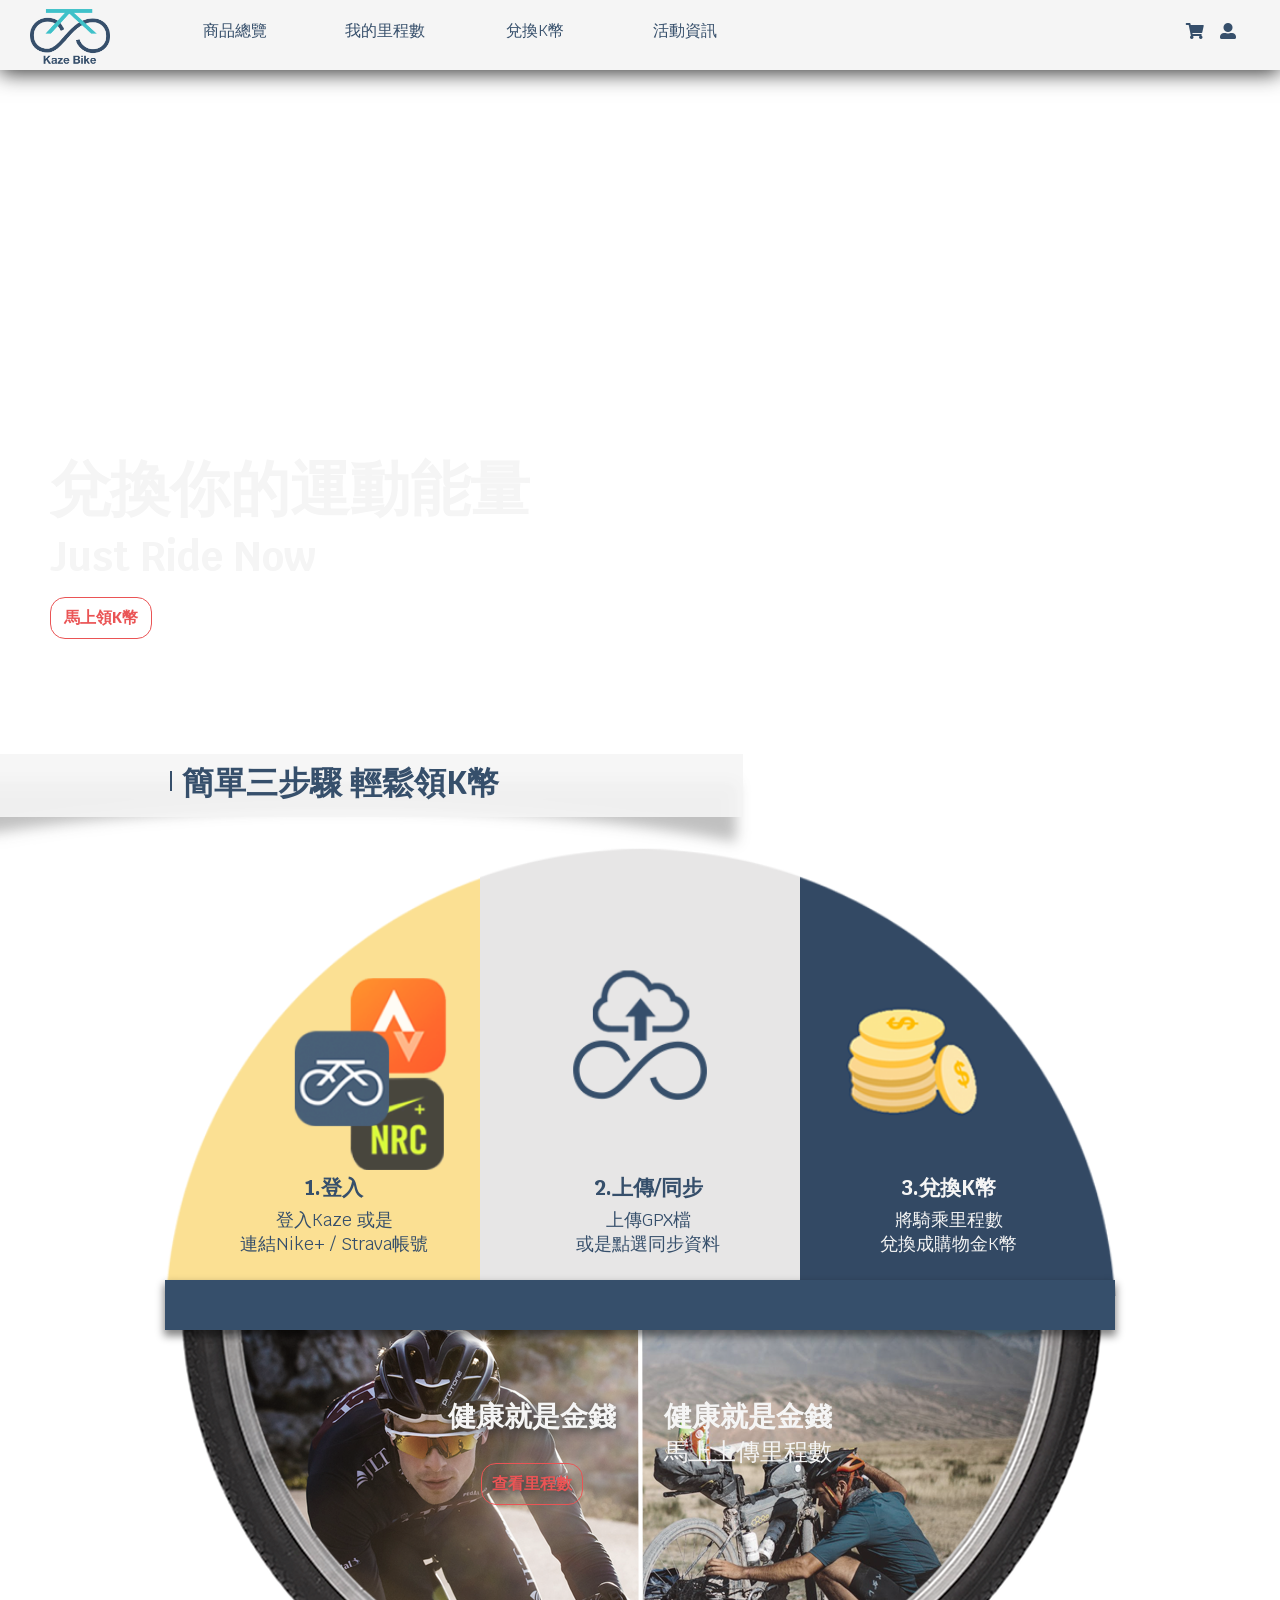
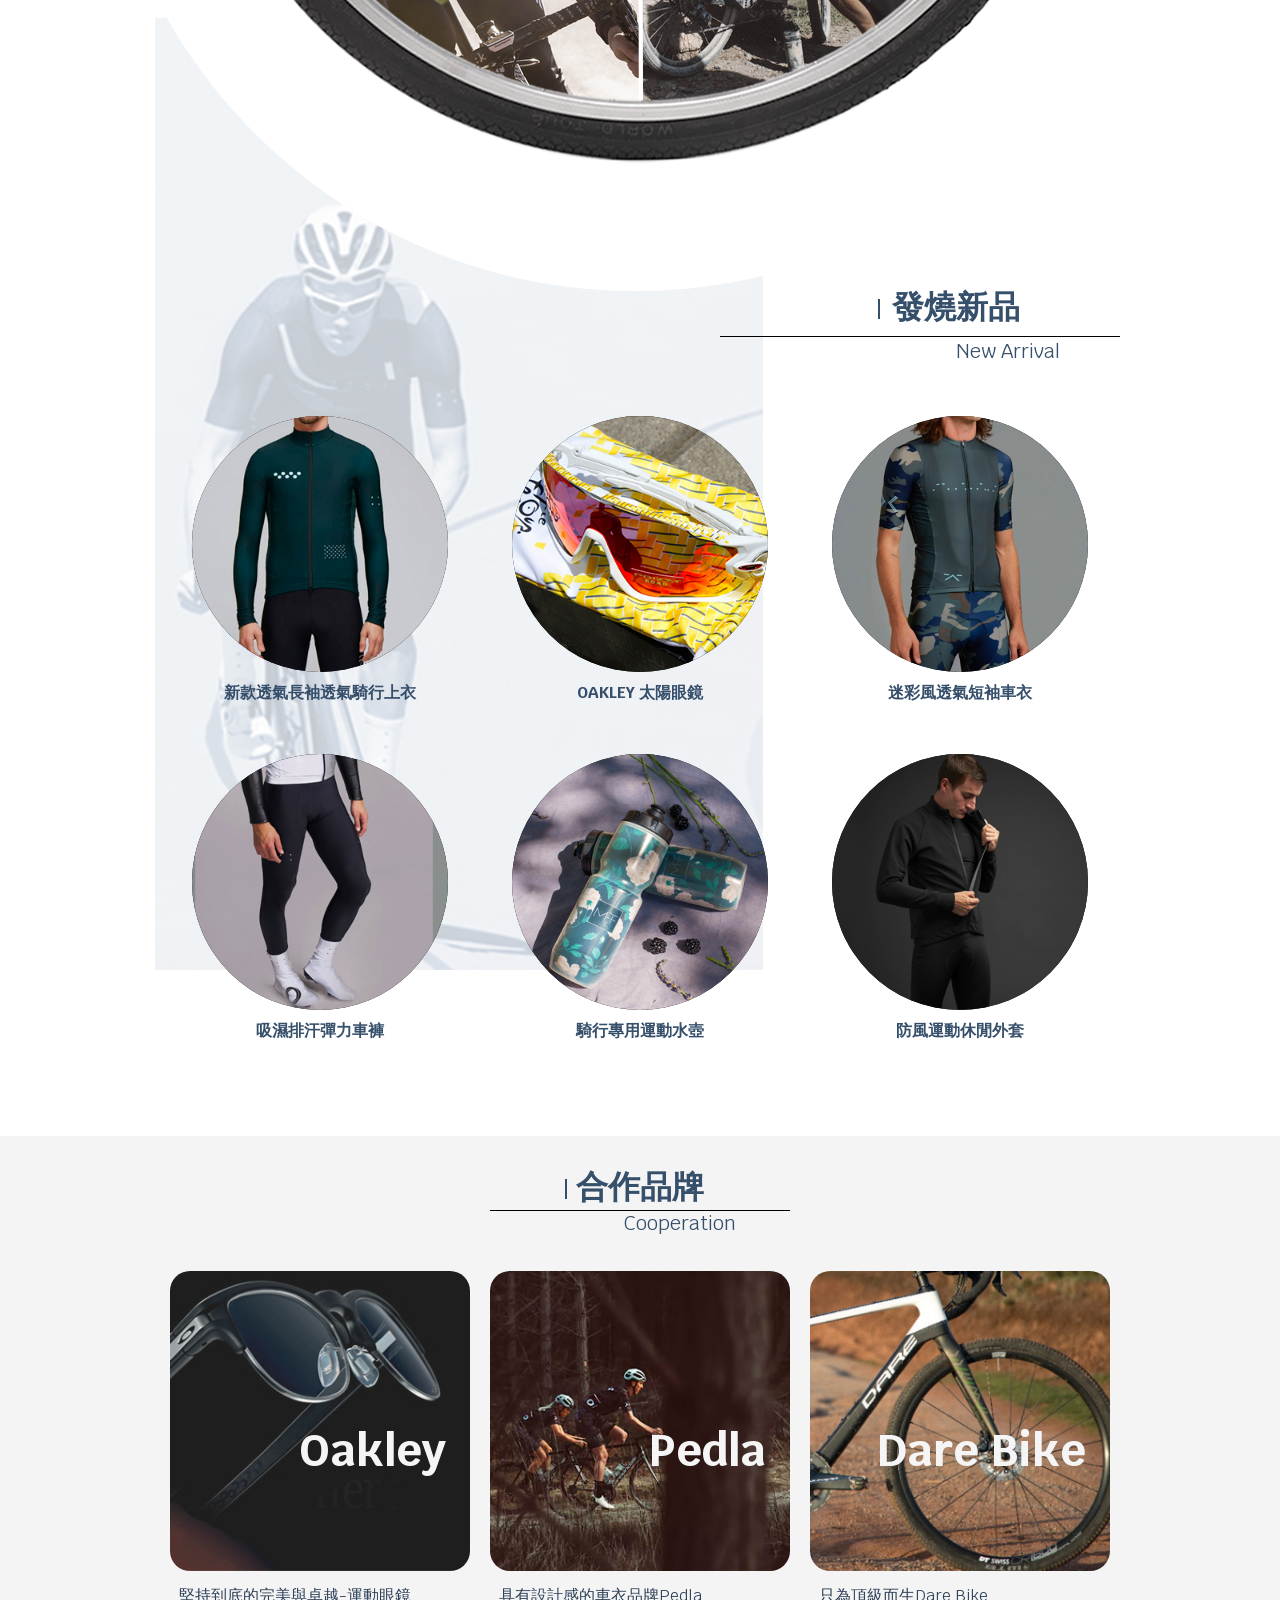
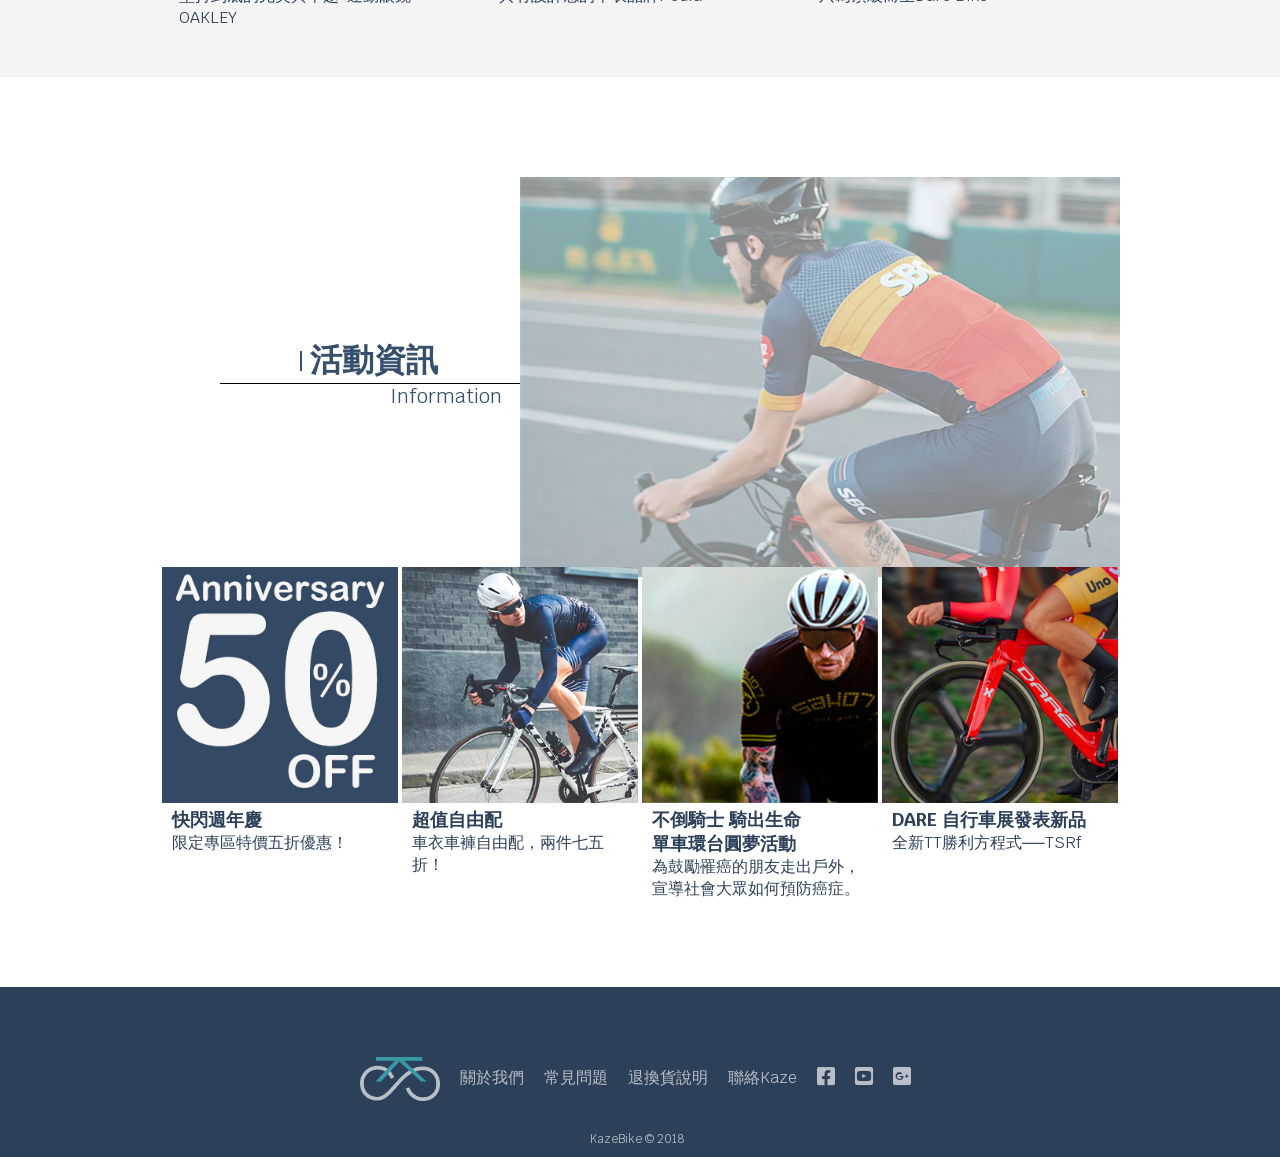
==== commit 58231568: "1101" ====
--- a/index.html
+++ b/index.html
@@ -131,9 +131,18 @@
         <div class="kstep-item4">
             <div class="tr-col">
                 <img src="img/tr_01.png" alt="">
+                <div class="tr-col-txt1">
+                    <h3>健康就是金錢</h3>
+                    <h5>享受騎乘 享用折抵</h4>
+                    <a href="">查看里程數</a>
+                </div>
             </div>
             <div class="tr-col">
                 <img src="img/tr_02.png" alt="">
+                <div class="tr-col-txt2">
+                    <h3>健康就是金錢</h3>
+                    <p>馬上上傳里程數</p>
+                </div>
             </div>
         </div>
         <div class="clear-fix"></div>
@@ -165,7 +174,7 @@
                         </div>
                     </a>
                 </div>
-                <h4 class="item-title">新款透氣長袖透氣騎行上衣Ｆ</h4>
+                <h4 class="item-title">新款透氣長袖透氣騎行上衣</h4>
             </div>
 
 
@@ -194,8 +203,7 @@
                             <h4>迷彩風透氣短袖車衣</h4>
                             <span><i class="fas fa-circle" style="color:#000"></i> <i class="fas fa-circle" style="color:#f00"></i></span><br>
                             <span class="size">F</span><br>
-                            <span
-                                class="price">$2180</span>
+                            <span class="price">$2180</span>
                         </div>
                     </a>
                 </div>
@@ -208,8 +216,7 @@
                         <div class="item-txt">
                             <h4>吸濕排汗彈力車褲</h4>
                             <span><i class="fas fa-circle" style="color:#000"></i> <i class="fas fa-circle" style="color:#f00"></i></span><br>
-                            <span class="size">S-XL</span><br><span
-                                class="price">$1580</span>
+                            <span class="size">S-XL</span><br><span class="price">$1580</span>
                         </div>
                     </a>
                 </div>
@@ -222,8 +229,7 @@
                         <div class="item-txt">
                             <h4>騎行專用運動水壺</h4>
                             <span><i class="fas fa-circle" style="color:#000"></i> <i class="fas fa-circle" style="color:#f00"></i></span><br>
-                            <span class="size">F</span><br><span
-                                class="price">$1080</span>
+                            <span class="size">F</span><br><span class="price">$1080</span>
                         </div>
                     </a>
                 </div>
@@ -236,8 +242,7 @@
                         <div class="item-txt">
                             <h4>防風運動休閒外套</h4>
                             <span><i class="fas fa-circle" style="color:#000"></i> <i class="fas fa-circle" style="color:#f00"></i></span><br>
-                            <span class="size">XXS-XXL</span><br><span
-                                class="price">$5980</span>
+                            <span class="size">XXS-XXL</span><br><span class="price">$5980</span>
                         </div>
                     </a>
                 </div>
--- a/style.css
+++ b/style.css
@@ -24,10 +24,6 @@
     float: left;
     /* transform-origin: 50% 20%; */
 }
-.navbar-brand:hover{
-    /* transform: rotate(360deg); */
-    transition: 1s;
-}
 .navbar-brand img{
     width: 80%;
 }
@@ -50,7 +46,7 @@
     display: inline-block;
 }
 .main-menu > li > a{
-transition: 1s;
+    transition: color 1s 0.2s,background-color 1s 0s;
 }
 .main-menu .submenu{
     display: none;
@@ -59,7 +55,6 @@
 }
 .main-menu li:hover .submenu{
     display: block;
-    background-color: #f5f5f5;
 }
 .submenu a{
     display: block;
@@ -78,14 +73,15 @@
     opacity: 0;
     color: #f5f5f5;
 }
+.main-menu >li span{
+    transition: 2s;
+    opacity: 0;
+}
 .main-menu > li:hover span{
     opacity: 1;
-    transition-delay: 0.5s;
-    transition: 2s;
 }
 .main-menu > li:hover > a{
     color: #f5f5f5;
-    margin-top: 0;
     background-color: #364f6b;
 }
 .member{
@@ -125,7 +121,6 @@
     display: block;
     font-weight: 1000;
     opacity:1;
-    transform:translateX(0px);
     transition:all 1.8s ease;
 }
 .video-txt a, .col1 a,.col2 a,.col3 a{
@@ -263,6 +258,67 @@
 .tr-col{
     width: 480px;
     float: left;
+    position: relative;
+    text-align: center;
+}
+.tr-col h5{
+    opacity: 0;
+}
+.tr-col h3{
+    opacity: 1;
+    transition: .5s;
+}
+.tr-col-txt1 a{
+    text-decoration: none;
+    display: inline-block;
+    color: #ea5455;
+    font-weight: 700;
+    width: 100px;
+    height: 40px;
+    border: 1px solid #ea5455;
+    font-size: 16px;
+    text-align: center;
+    line-height: 2.5;
+    border-radius: 15px;
+    transition: .8s;
+   
+}
+.tr-col a:hover{
+    background-color: #ea5455;
+    color: #f5f5f5;
+}
+.tr-col-txt1{
+    text-shadow: 0px 3px 10px #333; 
+    position: absolute;
+    top: 20%;
+    left: 60%;
+    color: #f5f5f5;
+    font-size: 150%;
+}
+.tr-col-txt2{
+    position: absolute;
+    top: 20%;
+    left: 5%;
+    color: #f5f5f5;
+    font-size: 150%;
+}
+.tr-col:hover img{
+    filter: grayscale(100%);
+}
+.tr-col:hover h3{
+    opacity: 0;
+}
+.tr-col:hover h5{
+    opacity: 1;
+    position: relative;
+    top: -35px;
+    transition: opacity 1s 0s;
+}
+.tr-col img{
+    filter: grayscale(50%);
+    transition: .5s;
+
+    
 }
 .product{
     position: relative;
@@ -282,6 +338,7 @@
     top: 100px;
     right: 100px;
     font-size: 32px;
+    opacity: 1;
 }
 .pro-title::before{
     content: '';
@@ -332,11 +389,12 @@
     border-radius: 50%;
     background-color: #000;
     overflow: hidden;
-    transition: .3s;
+    transition: all .5s 0s;
     position: relative;
     border-radius: 50%;
     margin-left: 32px;
     display: block;
+    transform:scale(1,1);
 }
 .product-col img{
     width: 100%;
@@ -358,11 +416,11 @@
 .item1:hover .item-title{
     opacity: 0;
 }
-.item-txt{
+.item1 .item-txt{
     width: 256px;
     height: 256px;
     background-color: #f5f5f5;
-    transition: .8s;
+    transition: .5s .2s;
     text-align: center;
     position: absolute;
     padding-top: 20px;
@@ -558,7 +616,8 @@
 .footer-content{
     max-width: 1380px;
     clear: right;
-    padding-left: 36.8%;
+    padding-left: 50%;
+    margin-left: -280px;
 }
 .footer-content i{
     font-size: 130%;
@@ -571,7 +630,9 @@
 }
 .footer p{
     color: #f5f5f5;
-    text-align: center;
+    padding-left: 50%;
     padding-top: 30px;
+    margin-left: -50px;
     opacity: 0.7;
+    font-size: 12px;
 }
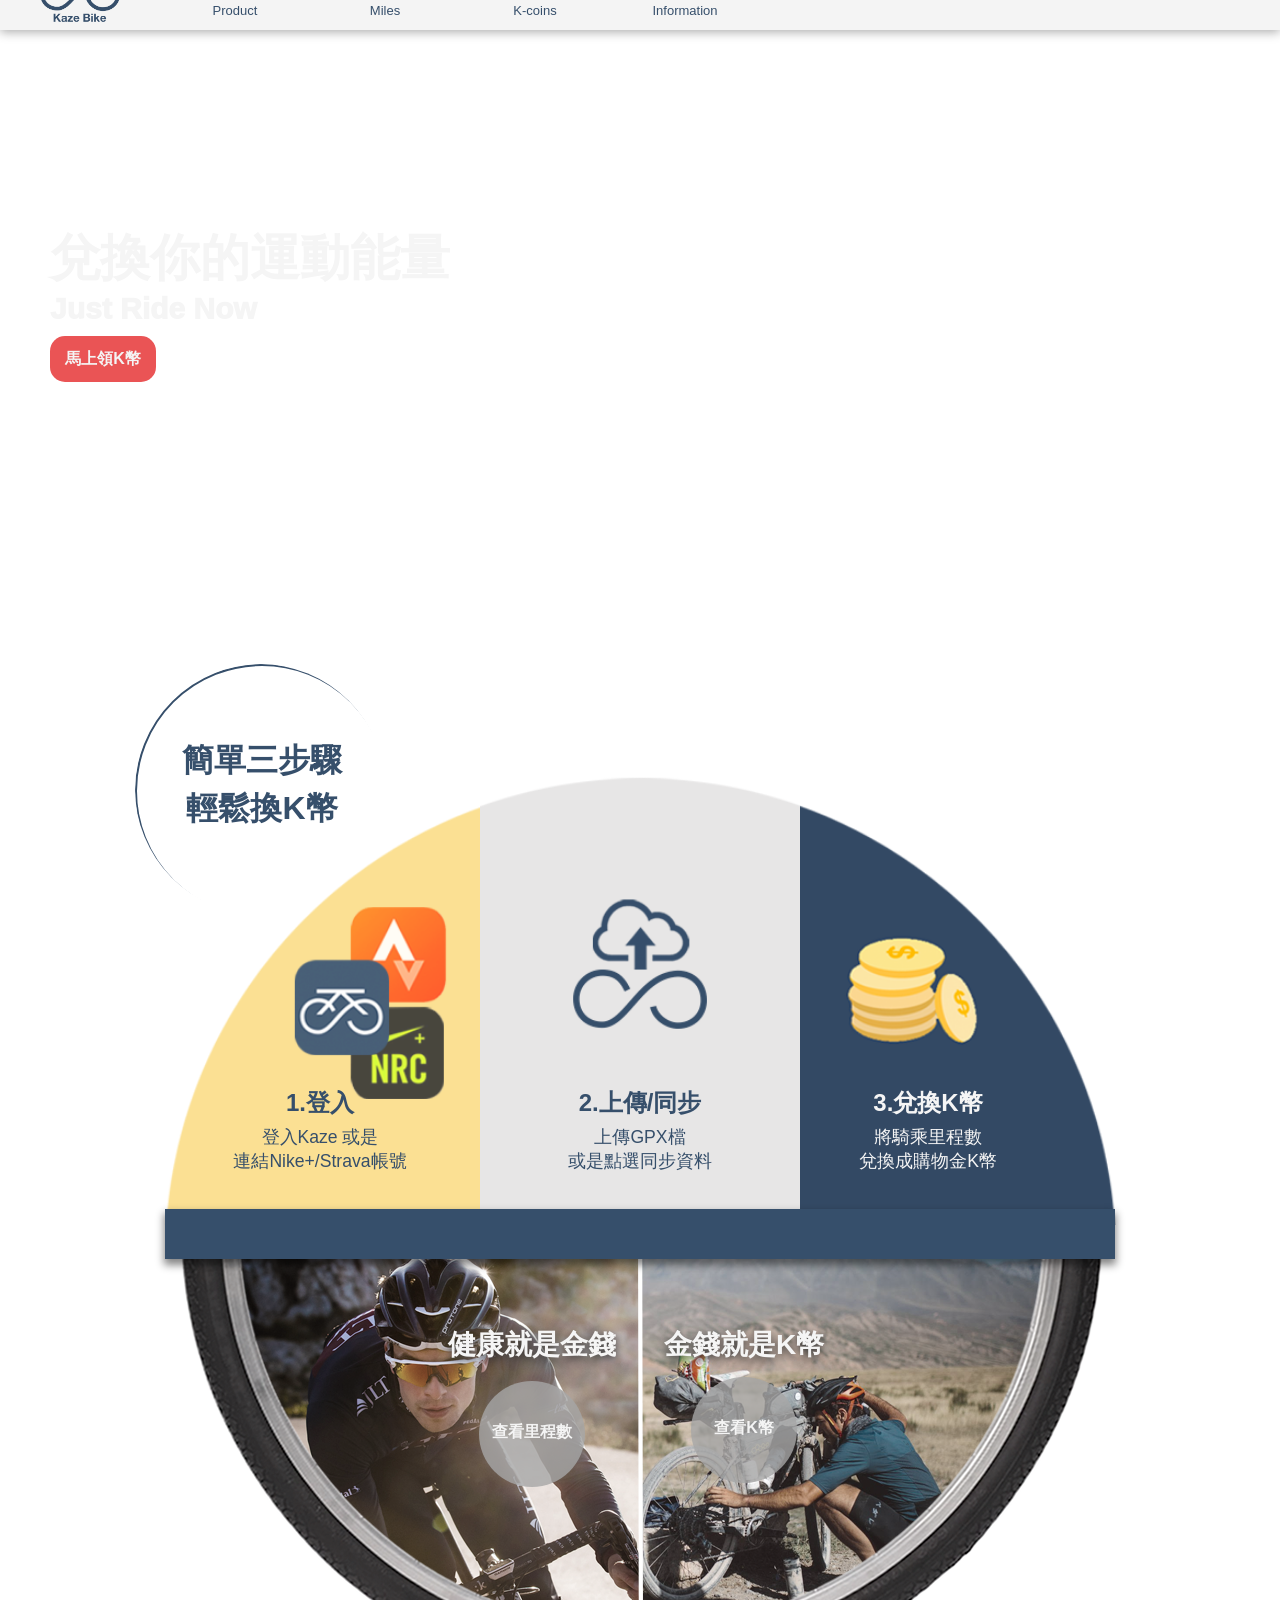
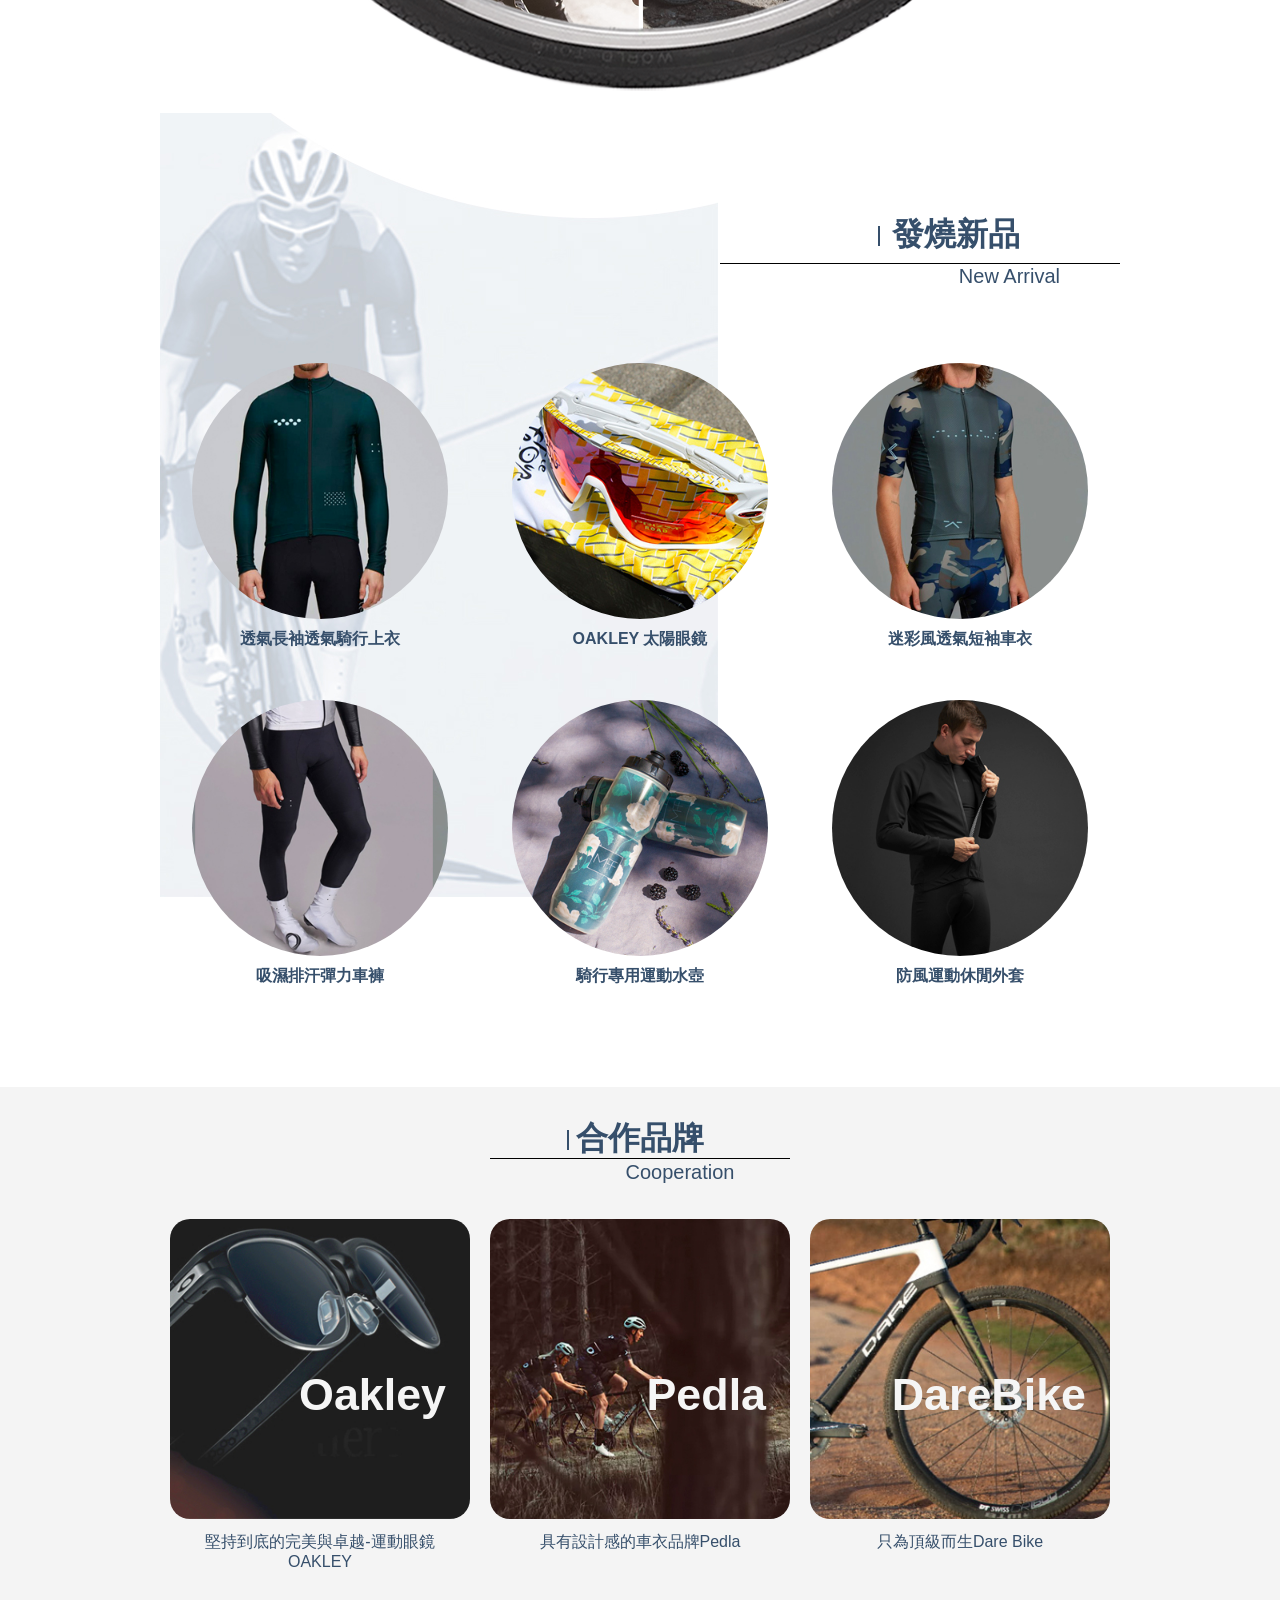
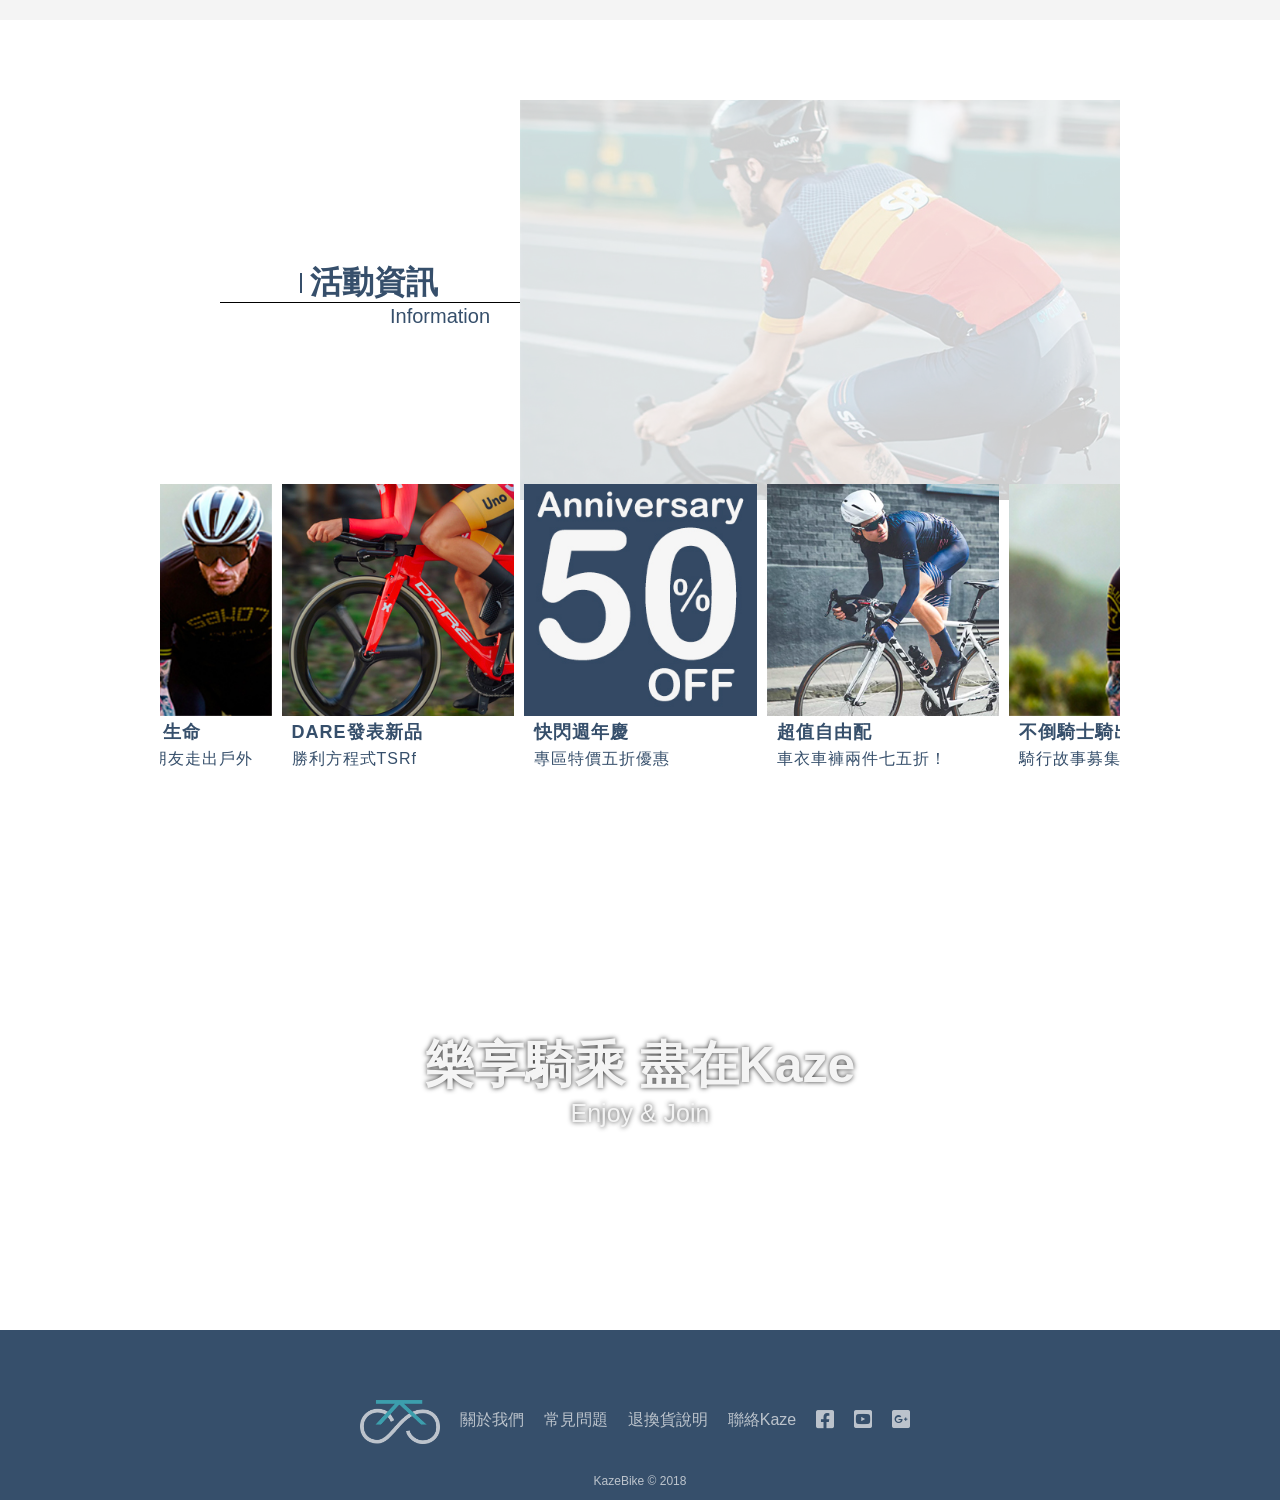
==== commit 495e826b: "update page" ====
--- a/index.html
+++ b/index.html
@@ -3,91 +3,132 @@
 
 <head>
     <meta charset="UTF-8">
-    <meta name="viewport" content="width=device-width, initial-scale=1.0">
     <meta http-equiv="X-UA-Compatible" content="ie=edge">
-    <title>Kaze Bike</title>
+    <meta name="viewport" content="width=device-width, initial-scale=1.0, maximum-scale=1.0, user-scalable=0">
+    <title>Kaze Bike 首頁</title>
     <link href="https://fonts.googleapis.com/css?family=Krub" rel="stylesheet">
     <link rel="stylesheet" href="https://use.fontawesome.com/releases/v5.4.2/css/all.css" integrity="sha384-/rXc/GQVaYpyDdyxK+ecHPVYJSN9bmVFBvjA/9eOB+pb3F2w2N6fc5qB9Ew5yIns"
         crossorigin="anonymous">
-    <link type="text/css" href="csshake.css">
-    <link rel="stylesheet" href="style.css">
-
-
+    <link rel="stylesheet" href="styles/main.css">
+    <link rel="stylesheet" href="styles/style.css">
+    <link rel="icon" href="img/favicon.ico" type="image/x-icon">
+    <link rel="stylesheet" href="styles/owl.carousel.min.css">
+    <link rel="stylesheet" href="styles/owl.theme.default.min.css">
 </head>
 
+
+
+
+
 <body>
-    <!-- 以下navbar -->
-    <div class="wrap navbar">
-        <div class="header-content">
-            <div class="navbar-brand">
-                <a href="index.html">
-                    <img src="img/logo3.png" alt="logo">
-                </a>
-            </div>
-            <div class="navbar-nav">
-                <ul class="main-menu">
-                    <li>
-                        <a href="#">商品總覽 <br><span>Product</span></a>
-                        <ul class="submenu">
-                            <li><a href="#">全館商品</a> </li>
-                            <li><a href="#">合作系列</a> </li>
-                            <li><a href="#">發燒新品</a> </li>
-                            <li><a href="#">熱銷排行</a> </li>
-                        </ul>
-                    </li>
-                    <li>
-                        <a href="#">我的里程數<br><span>Miles</span></a>
-                        <ul class="submenu">
-                            <li><a href="#">連結帳號</a> </li>
-                            <li><a href="#">上傳／同步</a> </li>
-                            <li><a href="#">統計報表</a> </li>
-                            <li><a href="#">騎乘紀錄</a> </li>
-                        </ul>
-                    </li>
-                    <li>
-                        <a href="#">兌換K幣<br><span>K coins</span></a>
-                        <ul class="submenu">
-                            <li><a href="#">查詢餘額</a> </li>
-                            <li><a href="#">兌換紀錄</a> </li>
-                        </ul>
-                    </li>
-                    <li>
-                        <a href="#">活動資訊<br><span>information</span></a>
-                        <ul class="submenu">
-                            <li><a href="#">最新消息</a> </li>
-                            <li><a href="#">優惠活動</a> </li>
-                            <li><a href="#">賽事資訊</a> </li>
-                        </ul>
-                    </li>
-                </ul>
-            </div>
-            <div class="member">
-                <a href="#">
-                    <i class="fas fa-shopping-cart"></i>
-                </a>
-                <a href="#"><i class="fas fa-user-alt"></i>
-                </a>
-            </div>
-            <div class="clear-fix"></div>
-        </div>
-    </div>
-
+    <!-- login -->
+    <div class="loginWin">
+        <div class="wrap" id="loginform">
+            <div class="close" id="closeLogin">
+                <span></span>
+            </div>
+            <form action="" method="post">
+                <div class="loginBN">
+                    <a href="news.html">
+                        <img src="img/new2.jpg" alt="logo">
+                    </a>
+                </div>
+                <input type="text" class="logObj logtxt" placeholder="帳號">
+                <input type="password" class="logObj logtxt" placeholder="密碼">
+                <input type="button" value="登入" class="logObj logbtn">
+                <input type="button" value="註冊" class="logObj logbtn regi">
+                <a href="javascript:;" class="fpsw">忘記密碼</a>
+            </form>
+        </div>
+    </div>
+    <!-- login end-->
+
+
+
+
+
+
+
+
+    <!-- mobile menu -->
+    <div class="outWrap">
+        <input type="checkbox" id="menu-control">
+        <nav id="navgation" class="wrap navbar">
+            <label for="menu-control" class="menu-btn">
+                <span>menu</span>
+            </label>
+            <div class="mobileMenu">
+                <div class="navbar-brand">
+                    <a href="index.html">
+                        <img src="img/logo3.png" alt="logo">
+                    </a>
+                </div>
+                <div id="navbar-mobile">
+                    <ul class="main-menu" id="mobiMenu">
+                        <li id="itemMenu">
+                            <a href="product.html">商品總覽 <i class="fas fa-caret-down"></i> <br><span>Product</span></a>
+                            <ul class="submenu">
+                                <li><a href="product.html">全館商品</a> </li>
+                                <li><a href="product.html#new-arrival">發燒新品</a> </li>
+                                <li><a href="product.html#hotsale">熱銷排行</a> </li>
+                                <li><a href="product.html#cooperation">合作品牌</a> </li>
+                            </ul>
+                        </li>
+                        <li id="mileMenu">
+                            <a href="miles.html">我的里程數 <i class="fas fa-caret-down"></i><br><span>Miles</span></a>
+                            <ul class="submenu">
+                                <li><a href="miles.html">連結帳號</a> </li>
+                                <li><a href="miles.html">上傳／同步</a> </li>
+                                <li><a href="miles.html">統計報表</a> </li>
+                                <li><a href="miles.html">騎乘紀錄</a> </li>
+                            </ul>
+                        </li>
+                        <li id="kcoinsMenu">
+                            <a href="kcoins.html">兌換K幣 <i class="fas fa-caret-down"></i><br><span>K-coins</span></a>
+                            <ul class="submenu">
+                                <li><a href="kcoins.html#overage">查詢餘額</a> </li>
+                                <li><a href="kcoins.html#coin-record">兌換紀錄</a> </li>
+                            </ul>
+                        </li>
+                        <li id="actMenu">
+                            <a href="news.html">活動資訊 <i class="fas fa-caret-down"></i><br><span>Information</span></a>
+                            <ul class="submenu">
+                                <li><a href="news.html">最新消息</a> </li>
+                                <li><a href="sale.html">優惠活動</a> </li>
+                                <li><a href="news.html">賽事資訊</a> </li>
+                            </ul>
+                        </li>
+                    </ul>
+                </div>
+                <div class="member">
+                    <a href="javascript:;">
+                        <i class="fas fa-shopping-cart"></i>
+                    </a>
+                    <a href="javascript:;" class="memLogin" title="登入">
+                        <i class="fas fa-user-alt"></i>
+                    </a>
+                </div>
+                <div class="clear-fix"></div>
+            </div>
+        </nav>
+    </div>
+    <!-- end m-menu -->
 
 
 
 
 
     <!-- 以下banner video -->
-
     <div class="wrap video">
         <video src="img/bannervideo.mp4" type="video/mp4" preload="auto" autoplay loop muted="muted">
         </video>
         <div class="video-txt">
-            <h2>兌換你的運動能量</h2>
+            <h1>兌換你的運動能量</h1>
             <span>Just Ride Now</span>
-            <a href="#">馬上領K幣</a>
-        </div>
-    </div>
+            <a href="kcoins.html">馬上領K幣</a>
+        </div>
+    </div>
+
 
 
 
@@ -95,34 +136,48 @@
     <!-- 以下購物金三步驟 -->
     <div class="wrap kstep">
         <div class="kstep-item1">
-            <h2>簡單三步驟 輕鬆領K幣</h2>
+            <a href="javascript:;">
+                <div class="circle-wrap">
+                    <div class="circle1 c1"></div>
+                    <div class="circle">
+                        <h2 class="title-h2">簡單三步驟<br>輕鬆換K幣</h2>
+                    </div>
+                    <div class="circle1 c2"></div>
+                </div>
+            </a>
         </div>
         <div class="kstep-item2">
-            <div class="ks-content1">
-                <img src="img/ks4.png" alt="">
-                <div class="step col1">
+            <div class="ks-content">
+                <div class="pic pic1">
+                    <img src="img/ks4.png" alt="">
+                </div>
+                <div class="step">
                     <h3>1.登入</h3>
                     <p>登入Kaze
-                        或是<br>連結Nike+ / Strava帳號</p>
-                    <a href="#">立即登入</a>
-                </div>
-            </div>
-            <div class="ks-content2">
-                <img src="img/ks2.png" alt="">
-                <div class="step col2">
+                        或是<br>連結Nike+/Strava帳號</p>
+                    <a href="javascript:;" class="memLogin3">立即登入</a>
+                </div>
+            </div>
+            <div class="ks-content">
+                <div class="pic pic2">
+                    <img src="img/ks2.png" alt="">
+                </div>
+                <div class="step">
                     <h3>2.上傳/同步</h3>
                     <p>上傳GPX檔<br>
                         或是點選同步資料</p>
-                    <a href="#">即刻同步</a>
-                </div>
-            </div>
-            <div class="ks-content3">
-                <img src="img/ks3.png" alt="">
+                    <a href="miles.html">即刻同步</a>
+                </div>
+            </div>
+            <div class="ks-content">
+                <div class="pic pic3">
+                    <img src="img/ks3.png" alt="">
+                </div>
                 <div class="step col3">
                     <h3>3.兌換K幣</h3>
                     <p>將騎乘里程數<br>
                         兌換成購物金K幣</p>
-                    <a href="#">手刀兌換</a>
+                    <a href="kcoins.html">手刀兌換</a>
                 </div>
             </div>
         </div>
@@ -131,17 +186,18 @@
         <div class="kstep-item4">
             <div class="tr-col">
                 <img src="img/tr_01.png" alt="">
-                <div class="tr-col-txt1">
+                <div class="tr-col-txt1 trTxt">
                     <h3>健康就是金錢</h3>
                     <h5>享受騎乘 享用折抵</h4>
-                    <a href="">查看里程數</a>
-                </div>
-            </div>
-            <div class="tr-col">
+                        <a href="miles.html">查看里程數</a>
+                </div>
+            </div>
+            <div class="tr-col tr2">
                 <img src="img/tr_02.png" alt="">
-                <div class="tr-col-txt2">
-                    <h3>健康就是金錢</h3>
-                    <p>馬上上傳里程數</p>
+                <div class="tr-col-txt2 trTxt">
+                    <h3>金錢就是K幣</h3>
+                    <h5>1K = 1NTD</h5>
+                    <a href="kcoins.html#overage">查看K幣</a>
                 </div>
             </div>
         </div>
@@ -153,20 +209,23 @@
 
     <!-- 以下商品專區 -->
     <div class="wrap product">
-        <div class="product-bg">
+        <!-- <div class="product-bg">
             <img src="img/itembg.jpg" alt="">
-        </div>
+        </div> -->
         <div class="pro-title">
-            <h2>發燒新品</h2>
+            <a href="product.html">
+                <h2 class="title-h2">發燒新品</h2>
+            </a>
             <span>New Arrival</span>
         </div>
+
         <div class="product-item">
             <div class="product-col item1">
                 <div class="item-img">
-                    <a href="#">
+                    <a href="item.html">
                         <img src="img/p1.jpg" alt="">
                         <div class="item-txt">
-                            <h4>新款透氣長袖透氣騎行上衣</h4>
+                            <h4>透氣長袖透氣騎行上衣</h4>
                             <span><i class="fas fa-circle" style="color:#000"></i> <i class="fas fa-circle" style="color:#f00"></i></span>
                             <br>
                             <span class="size">S~XL</span>
@@ -174,13 +233,13 @@
                         </div>
                     </a>
                 </div>
-                <h4 class="item-title">新款透氣長袖透氣騎行上衣</h4>
-            </div>
-
-
-            <div class="product-col item1">
-                <div class="item-img">
-                    <a href="#">
+                <h4 class="item-title">透氣長袖透氣騎行上衣</h4>
+            </div>
+
+
+            <div class="product-col item1">
+                <div class="item-img">
+                    <a href="item.html">
                         <img src="img/p2.jpg" alt="">
                         <div class="item-txt">
                             <h4>OAKLEY 太陽眼鏡</h4>
@@ -197,7 +256,7 @@
 
             <div class="product-col item1">
                 <div class="item-img">
-                    <a href="#">
+                    <a href="item.html">
                         <img src="img/p3.jpg" alt="">
                         <div class="item-txt">
                             <h4>迷彩風透氣短袖車衣</h4>
@@ -211,7 +270,7 @@
             </div>
             <div class="product-col item1">
                 <div class="item-img">
-                    <a href="#">
+                    <a href="item.html">
                         <img src="img/p4.jpg" alt="">
                         <div class="item-txt">
                             <h4>吸濕排汗彈力車褲</h4>
@@ -224,7 +283,7 @@
             </div>
             <div class="product-col item1">
                 <div class="item-img">
-                    <a href="#">
+                    <a href="item.html">
                         <img src="img/p5.jpg" alt="">
                         <div class="item-txt">
                             <h4>騎行專用運動水壺</h4>
@@ -237,12 +296,12 @@
             </div>
             <div class="product-col item1">
                 <div class="item-img">
-                    <a href="#">
+                    <a href="item.html">
                         <img src="img/p6.jpg" alt="">
                         <div class="item-txt">
                             <h4>防風運動休閒外套</h4>
                             <span><i class="fas fa-circle" style="color:#000"></i> <i class="fas fa-circle" style="color:#f00"></i></span><br>
-                            <span class="size">XXS-XXL</span><br><span class="price">$5980</span>
+                            <span class="size">S-XL</span><br><span class="price">$5980</span>
                         </div>
                     </a>
                 </div>
@@ -262,25 +321,27 @@
     <div class="wrap cor-brand">
         <div class="container">
             <div class="cor-brand-title">
-                <h2>合作品牌</h2>
+                <a href="product.html#cooperation">
+                    <h2 class="title-h2">合作品牌</h2>
+                </a>
                 <span>Cooperation</span>
             </div>
             <div class="cor-brand-item">
-                <a href="">
-                    <img src="/img/co1.jpg" alt="">
+                <a href="product.html#cooperation">
+                    <img src="img/co1.jpg" alt="">
                     <h3>Oakley</h3>
                     <p>堅持到底的完美與卓越-運動眼鏡OAKLEY</p>
                 </a>
             </div>
             <div class="cor-brand-item">
-                <a href=""><img src="/img/co2.jpg" alt="">
+                <a href="product.html#cooperation"><img src="img/co2.jpg" alt="">
                     <h3>Pedla</h3>
                     <p>具有設計感的車衣品牌Pedla</p>
                 </a>
             </div>
             <div class="cor-brand-item">
-                <a href=""><img src="/img/co3.jpg" alt="">
-                    <h3>Dare Bike</h3>
+                <a href="product.html#cooperation"><img src="img/co3.jpg" alt="">
+                    <h3>DareBike</h3>
                     <p>只為頂級而生Dare Bike</p>
                 </a>
             </div>
@@ -298,45 +359,83 @@
     <div class="wrap news">
         <div class="new-banner">
             <div class="newsTitle">
-                <h2>活動資訊</h2>
+                <a href="news.html">
+                    <h2 class="title-h2">活動資訊</h2>
+                </a>
                 <span>Information</span>
             </div>
             <img src="img/new1.jpg" alt="">
         </div>
-        <div class="news-col">
-            <div class="news-item">
-                <a href="#">
+        <div class="news-col owl-carousel owl-theme">
+            <div class="news-item item">
+                <a href="sale.html">
                     <img src="img/new2.jpg" alt="">
                     <div class="txt-container">
                         <h4>快閃週年慶</h4>
-                        <p>限定專區特價五折優惠！</p>
-                    </div>
-                </a>
-            </div>
-            <div class="news-item">
-                <a href="#">
+                        <p>專區特價五折優惠</p>
+                    </div>
+                </a>
+            </div>
+            <div class="news-item item">
+                <a href="sale.html">
                     <img src="img/new3.jpg" alt="">
                     <div class="txt-container">
                         <h4>超值自由配</h4>
-                        <p>車衣車褲自由配，兩件七五折！</p>
-                    </div>
-                </a>
-            </div>
-            <div class="news-item">
-                <a href="#">
+                        <p>車衣車褲兩件七五折！</p>
+                    </div>
+                </a>
+            </div>
+            <div class="news-item item">
+                <a href="news.html">
                     <img src="img/newsitem1.jpg" alt="">
                     <div class="txt-container">
-                        <h4>不倒騎士 騎出生命 <br>單車環台圓夢活動</h4>
-                        <p>為鼓勵罹癌的朋友走出戶外，宣導社會大眾如何預防癌症。</p>
-                    </div>
-                </a>
-            </div>
-            <div class="news-item">
-                <a href="#">
+                        <h4>不倒騎士騎出生命</h4>
+                        <p>騎行故事募集中～</p>
+                    </div>
+                </a>
+            </div>
+            <div class="news-item item">
+                <a href="news.html">
                     <img src="img/new4.jpg" alt="">
                     <div class="txt-container">
-                        <h4>DARE 自行車展發表新品</h4>
-                        <p>全新TT勝利方程式──TSRf</p>
+                        <h4>DARE發表新品</h4>
+                        <p>全新勝利方程式TSRf</p>
+                    </div>
+                </a>
+            </div>
+            <div class="news-item item">
+                <a href="sale.html">
+                    <img src="img/new5.gif" alt="">
+                    <div class="txt-container">
+                        <h4>兩千萬人都驚了</h4>
+                        <p>不老騎士勇闖K幣挑戰賽</p>
+                    </div>
+                </a>
+            </div>
+            <div class="news-item item">
+                <a href="sale.html">
+                    <img src="img/new6.jpg" alt="">
+                    <div class="txt-container">
+                        <h4>寶可夢大遊行</h4>
+                        <p>單車騎GOGOGO!</p>
+                    </div>
+                </a>
+            </div>
+            <div class="news-item item">
+                <a href="news.html">
+                    <img src="img/newsitem1.jpg" alt="">
+                    <div class="txt-container">
+                        <h4>不倒騎士騎出生命</h4>
+                        <p>為鼓勵罹癌的朋友走出戶外</p>
+                    </div>
+                </a>
+            </div>
+            <div class="news-item item">
+                <a href="news.html">
+                    <img src="img/new4.jpg" alt="">
+                    <div class="txt-container">
+                        <h4>DARE發表新品</h4>
+                        <p>勝利方程式TSRf</p>
                     </div>
                 </a>
             </div>
@@ -346,27 +445,40 @@
 
 
 
+    <!-- slogan -->
+    <div class="wrap slogan">
+        <h2>樂享騎乘 盡在Kaze</h2>
+        <span>Enjoy & Join</span>
+    </div>
 
 
 
     <!-- footer -->
     <div class="wrap footer">
         <div class="footer-content">
-            <img src="img/logo.png" alt="logo">
-            <ul>
-                <li><a href="">關於我們</a></li>
-                <li><a href="">常見問題</a></li>
-                <li><a href="">退換貨說明</a></li>
-                <li><a href="">聯絡Kaze</a></li>
-                <li><a href=""><i class="fab fa-facebook-square"></i></a></li>
-                <li><a href=""><i class="fab fa-youtube-square"></i></a> </li>
-                <li><a href=""><i class="fab fa-google-plus-square"></i></a></li>
-            </ul>
-            <div class="clear-fix"></div>
-        </div>
-        <p>KazeBike © 2018</p>
-
-    </div>
+            <div class="footerUp">
+                <div class="ftlogo">
+                    <a href="">
+                        <img src="img/logo.png" alt="logo"></a>
+                </div>
+                <ul>
+                    <li><a href="">關於我們</a></li>
+                    <li><a href="">常見問題</a></li>
+                    <li><a href="">退換貨說明</a></li>
+                    <li><a href="">聯絡Kaze</a></li>
+                    <li><a href=""><i class="fab fa-facebook-square"></i></a></li>
+                    <li><a href=""><i class="fab fa-youtube-square"></i></a> </li>
+                    <li><a href=""><i class="fab fa-google-plus-square"></i></a></li>
+                </ul>
+            </div>
+            <p>KazeBike © 2018</p>
+        </div>
+        <div class="clear-fix"></div>
+    </div>
+
+    <script src="https://ajax.googleapis.com/ajax/libs/jquery/3.3.1/jquery.min.js"></script>
+    <script src="JS/index.js"></script>
+    <script src="JS/owl.carousel.js"></script>
 </body>
 
 </html>
--- a/styles/main.css
+++ b/styles/main.css
@@ -0,0 +1,777 @@
+* {
+    margin: 0;
+    padding: 0;
+    font-family: 'neue', 'PingFang', 'Microsoft JhengHei', sans-serif;
+    /* outline: 1px solid #f00; */
+}
+html, body {
+    height: 100%;
+}
+
+@font-face {
+    font-family: PingFang;
+    src: url('../font/PingFang-SC-Regular.ttf');
+}
+/*login*/
+
+.loginWin {
+    background-color: rgb(57, 57, 57, 0.7);
+    width: 100%;
+    height: 100%;
+    position: fixed;
+    z-index: 104;
+    display: none;
+}
+#loginform .close {
+    width: 15px;
+    height: 15px;
+    cursor: pointer;
+    position: absolute;
+    right: 20px;
+    top: 20px;
+}
+#loginform .close span {
+    display: block;
+    width: 15px;
+    height: 2px;
+    position: relative;
+    top: 7px;
+    left: 0;
+    background-color: #000;
+    transform: rotate(45deg);
+}
+#loginform .close span::before {
+    content: '';
+    display: block;
+    width: 15px;
+    height: 2px;
+    background-color: #000;
+    transform: rotate(-90deg);
+}
+#loginform {
+    width: 50%;
+    max-width: 500px;
+    height: 500px;
+    margin: auto;
+    display: flex;
+    position: fixed;
+    top: 0;
+    left: 0;
+    right: 0;
+    bottom: 0;
+    z-index: 105;
+    background-color: rgba(247, 247, 247, 0.8);
+}
+#loginform form {
+    width: 100%;
+    display: flex;
+    flex-flow: column;
+    justify-content: center;
+    align-items: center;
+}
+#loginform form .logObj {
+    width: 50%;
+    height: 30px;
+    border-radius: 6px;
+    margin: 8px;
+    padding-left: 5px;
+    border: none;
+}
+input[type=button], input[type=submit], input[type=file], button {
+    cursor: pointer;
+    -webkit-appearance: none;
+}
+#loginform form .logbtn {
+    background-color: #364f6b;
+    color: #f4f4f4;
+    font-size: 18px;
+    padding-left: 5px;
+}
+#loginform form .regi {
+    background-color: #ea5455;
+}
+form .navbar-brand {
+    padding-bottom: 30px;
+}
+#loginform form .fpsw {
+    text-decoration: none;
+    color: #666;
+    font-size: 13px;
+}
+.loginBN {
+    width: 40%;
+}
+.loginBN img {
+    width: 100%;
+}
+/*login end*/
+
+/*menu-btn*/
+
+#menu-control {
+    position: absolute;
+    z-index: -1;
+    opacity: 0;
+}
+.navbar .menu-btn {
+    position: absolute;
+    display: none;
+    width: 30px;
+    height: 30px;
+    border-radius: 50%;
+    border: 2px solid transparent;
+    background-color: #f4f4f4;
+    top: 15px;
+    left: 20px;
+    transition: .3s;
+}
+.menu-btn span {
+    display: block;
+    width: 1px;
+    height: 1px;
+    overflow: hidden;
+}
+.navbar .menu-btn::before {
+    content: '';
+    display: block;
+    width: 30px;
+    height: 2px;
+    background-color: #364f6b;
+    position: absolute;
+    top: 3px;
+    left: 5px;
+    transform-origin: left top;
+    box-shadow: 0px 11px 0px 0px #364f6b;
+    transform: rotate(0deg);
+    transition: .5s;
+}
+.navbar .menu-btn::after {
+    content: '';
+    display: block;
+    width: 30px;
+    height: 2px;
+    background-color: #364f6b;
+    position: absolute;
+    bottom: 3px;
+    left: 5px;
+    transform-origin: left bottom;
+    transform: rotate(0deg);
+    transition: .5s;
+}
+/*menu-btn*/
+
+.wrap {
+    width: 960px;
+    margin: 0 auto;
+}
+.clear-fix {
+    clear: both;
+}
+/*web Menu*/
+
+.navbar {
+    width: 100%;
+    height: 70px;
+    background-color: #f5f5f5;
+    position: fixed;
+    z-index: 100;
+    box-shadow: 0px 2px 10px #aaa;
+}
+.navbar-brand {
+    text-align: center;
+    width: 100px;
+    height: 70px;
+    line-height: 8;
+    padding: 0 30px;
+    float: left;
+    margin-top: -2px;
+    /* transform-origin: 50% 20%; */
+}
+.navbar-brand img {
+    width: 80%;
+}
+/* #navbar-nav ul{
+    line-height: 4;
+} */
+
+.main-menu>li {
+    list-style: none;
+    float: left;
+    text-align: center;
+    background-color: #f4f4f4;
+    width: 150px;
+    height: 70px;
+}
+.main-menu>li a {
+    text-decoration: none;
+    color: #364f6b;
+    width: 100%;
+    padding-top: 20px;
+    padding-bottom: 8px;
+    display: inline-block;
+}
+.main-menu>li>a {
+    transition: .5s ease-in-out;
+    position: relative;
+    z-index: 3;
+}
+.main-menu>li.active>a {
+    color: #f5f5f5;
+    background-color: #364f6b;
+}
+.main-menu>li.active>a span {
+    color: #f5f5f5;
+}
+.kcoins a {
+    color: #f5f5f5;
+}
+.main-menu .submenu {
+    display: none;
+    background-color: #ddd;
+    list-style: none;
+    position: relative;
+    top: 0;
+    z-index: 999;
+}
+.main-menu li:hover .submenu {
+    display: block;
+}
+.main-menu li:hover>a span {
+    color: #f4f4f4;
+}
+.submenu a {
+    display: block;
+    height: 30px;
+    border-bottom: 1px solid #ccc;
+}
+.submenu a:hover {
+    font-size: 120%;
+    font-weight: 1000;
+}
+.main-menu span {
+    font-size: 13px;
+    color: #364f6b;
+    transition: 1s;
+}
+.main-menu>li:hover>a {
+    color: #f4f4f4;
+}
+.main-menu>li:hover>a::before {
+    height: 100%;
+}
+.main-menu>li>a::before {
+    content: '';
+    display: block;
+    background-color: rgb(54, 79, 107);
+    height: 0%;
+    z-index: -1;
+    width: 100%;
+    position: absolute;
+    top: 0;
+    left: 0;
+    transition: .2s ease-out;
+}
+.member {
+    line-height: 4;
+    float: right;
+    margin-right: 30px;
+}
+.member a {
+    color: #364f6b;
+    display: inline-block;
+    width: 40px;
+    text-align: center;
+}
+.mobileMenu {
+    background-color: #f4f4f4;
+    max-width: 1380px;
+    min-width: 880px;
+    margin: auto;
+}
+/*web Menu end*/
+
+/*footer*/
+
+.footer {
+    margin-top: 100px;
+    width: 100%;
+    min-width: 960px;
+    height: 100px;
+    background-color: #364f6b;
+    padding-top: 70px;
+}
+.footer-content li {
+    list-style: none;
+    padding: 10px;
+    float: left;
+    text-align: center;
+    vertical-align: middle;
+}
+.footer-content a:hover {
+    opacity: 1;
+}
+.footer-content ul a {
+    display: inline-block;
+    text-decoration: none;
+    color: #f5f5f5;
+    opacity: 0.7;
+    transition: .3s;
+}
+.footer-content {
+    display: flex;
+    flex-flow: column;
+    justify-content: center;
+    align-items: center;
+    max-width: 1380px;
+    width: 100%;
+}
+.footerUp {
+    display: flex;
+    flex-flow: row nowrap;
+}
+.footer-content i {
+    font-size: 130%;
+}
+.footer-content img {
+    float: left;
+    opacity: 0.7;
+    width: 80px;
+    padding-right: 10px;
+}
+.footer-content p {
+    color: #f5f5f5;
+    padding-top: 30px;
+    opacity: 0.7;
+    font-size: 12px;
+}
+/*footer end*/
+
+.title-h2 {
+    color: #364f6b;
+    font-size: 32px;
+}
+.title-sp {
+    color: #364f6b;
+}
+.header {
+    width: 100%;
+    min-width: 960px;
+    height: 550px;
+    overflow: hidden;
+    background-attachment: scroll;
+    background-repeat: no-repeat;
+    background-size: cover;
+    background-position: center;
+}
+.header-re {
+    position: relative;
+    width: 960px;
+    height: 550px;
+    margin: auto;
+}
+.header-txt {
+    position: absolute;
+    bottom: 100px;
+    right: 0;
+    color: #f5f5f5;
+    text-align: center;
+}
+.header-txt h1 {
+    font-size: 45px;
+}
+.header-txt span {
+    font-size: 25px;
+}
+.price {
+    color: #ea5455;
+    font-size: 20px;
+}
+.btna {
+    text-decoration: none;
+    display: inline-block;
+    color: #ea5455;
+    background-color: rgb(245, 245, 245, 0.5);
+    font-weight: 700;
+    width: 100px;
+    height: 40px;
+    border: 1px solid #ea5455;
+    font-size: 16px;
+    text-align: center;
+    line-height: 2.5;
+    border-radius: 15px;
+    transition: .8s;
+}
+.btna:hover {
+    background-color: #ea5455;
+    color: #f5f5f5;
+}
+.size {
+    text-align: center;
+    display: inline-block;
+    width: 50px;
+    background-color: #fff;
+    border: 0.5px solid #ccc;
+}
+.k-btn a {
+    color: #364f6b;
+    text-decoration: none;
+    display: inline-block;
+    background-color: #f5f5f5;
+    border-radius: 15px;
+    width: 100px;
+    height: 40px;
+    line-height: 2.5;
+    margin: 10px;
+    position: relative;
+    top: 0;
+    font-weight: 700;
+    box-shadow: 1px 1px 0px #f5f5f5, 2px 2px 0px #ccc, 3px 3px 0px #aaa, 4px 4px 0px #999, 5px 5px 0px #888, 6px 6px 0px #777, 7px 7px 0px #666, 7px 7px 5px #666;
+    transition: .2s;
+}
+.k-btn li>a:hover {
+    top: 3px;
+    box-shadow: 1px 1px 0px #f5f5f5, 2px 1px 0px #ccc, 3px 2px 0px #bbb, 4px 2px 0px #aaa, 5px 3px 0px #888, 6px 3px 0px #888, 7px 4px 0px #666, 7px 4px 5px #666;
+}
+.exchange {
+    width: 100%;
+    background-color: #f4f4f4;
+    padding-bottom: 50px;
+}
+.exchange-title {
+    text-align: center;
+    padding-top: 50px;
+    position: relative;
+    width: 300px;
+    margin: auto;
+}
+.after h2::after {
+    content: '';
+    display: block;
+    width: 2px;
+    height: 20px;
+    background-color: #364f6b;
+    position: absolute;
+    left: 75px;
+    top: 62px;
+}
+.exchange-btn a {
+    color: #f5f5f5;
+    text-decoration: none;
+    display: inline-block;
+    background-color: #364f6b;
+    border-radius: 15px;
+    width: 100px;
+    height: 40px;
+    line-height: 2.5;
+    font-weight: 700;
+}
+.exchange-btn {
+    padding-top: 20px;
+}
+.table {
+    border-top: 1px solid #364f6b;
+    margin: auto;
+    color: #364f6b;
+}
+.table td {
+    width: 320px;
+    height: 100px;
+    text-align: center;
+    border-bottom: 1px solid #364f6b;
+    position: relative;
+    font-weight: 700;
+    font-size: 18px;
+}
+.exchange-detail {
+    padding-top: 50px;
+}
+.amt {
+    font-size: 36px;
+    font-weight: 1000;
+    opacity: .4;
+    position: absolute;
+    top: 13px;
+    left: 65px;
+}
+.status {
+    color: #00adb5;
+}
+.status-use {
+    color: #ea5455;
+}
+.exchange-bg {
+    width: 960px;
+    margin: auto;
+}
+.hidenav {
+    top: -40px;
+}
+.jump {
+    display: inline-block;
+    padding-top: 10px;
+}
+.exchange-btn a {
+    position: relative;
+}
+.exchange-btn a::before {
+    pointer-events: none;
+    position: absolute;
+    z-index: 0;
+    content: '';
+    display: block;
+    top: 105%;
+    left: 5%;
+    height: 10px;
+    width: 90%;
+    opacity: 0;
+    background: radial-gradient(ellipse at center, rgba(0, 0, 0, 0.35) 0%, rgba(0, 0, 0, 0) 80%);
+}
+.exchange-btn .jump:hover a {
+    top: -10px;
+}
+.exchange-btn .jump:hover a::before {
+    opacity: 1;
+}
+@media screen and (max-width:768px) {
+    body{
+        overflow-x: hidden;
+    }
+    .wrap {
+        width: 100%;
+        min-width: 320px;
+    }
+    .header {
+        min-width: 0;
+        height: 350px;
+    }
+    .header-re {
+        width: 100%;
+    }
+    .header-txt {
+        position: absolute;
+        right: 0;
+        left: 0;
+        bottom: 60%;
+        margin: 0 auto;
+    }
+    .header-txt h1 {
+        font-size: 6vmin;
+    }
+    .header-txt span {
+        font-size: 4vmin;
+    }
+    .header{
+        opacity: 0.8;
+    }
+    .main-menu>li>a {
+        pointer-events: none;
+    }
+    .navbar .menu-btn {
+        display: block;
+    }
+    .mobileMenu {
+        display: block;
+        width: 100%;
+        height: 0;
+        min-width: 0;
+    }
+    #navgation {
+        transition: .5s ease-in-out;
+    }
+    .hidenav {
+        top: -80px;
+    }
+    .loginBN {
+        width: 50%;
+    }
+    .loginBN img {
+        width: 100%;
+    }
+    #navbar-mobile {
+        position: relative;
+        top: 70px;
+        transform: translateX(-100%);
+        transition: .5s;
+    }
+    .navbar-brand {
+        position: absolute;
+        left: 0;
+        right: 0;
+        margin: auto;
+        float: none;
+        /* transform-origin: 50% 20%; */
+    }
+    #menu-control:checked~nav #navbar-mobile {
+        transform: translateX(0);
+    }
+    #navgation .mobileMenu #navbar-mobile {
+        height: 100vh;
+        background-color: #f4f4f4;
+    }
+    #menu-control:checked~nav .menu-btn {
+        border: 2px solid #364f6b;
+    }
+    #menu-control:checked~nav .menu-btn::before {
+        box-shadow: none;
+        transform: rotate(45deg);
+    }
+    #menu-control:checked~nav .menu-btn::after {
+        transform: rotate(-45deg);
+    }
+    .main-menu>li {
+        float: none;
+        width: 100%;
+        height: auto;
+        padding: 0;
+    }
+    .main-menu {
+        padding-top: 30px;
+    }
+    .main-menu .submenu {
+        text-align: center;
+        width: 100%;
+    }
+    .main-menu .submenu a {
+        line-height: 1.8;
+        width: 100%;
+        padding: 10px 0px;
+        background-color: #364f6b;
+        color: #f4f4f4;
+    }
+    .main-menu>li a {
+        padding: 20px 0px;
+    }
+    .main-menu>li:hover>a {
+        color: #364f6b;
+        background-color: #f4f4f4;
+    }
+    .main-menu>li.active {
+        background-color: #f4f4f4;
+    }
+    .main-menu>li.active>a {
+        color: #364f6b;
+    }
+    .main-menu li:hover .submenu {
+        display: none;
+    }
+    .main-menu li:hover>a span {
+        color: #364f6b;
+    }
+    .main-menu>li.active>a {
+        color: #364f6b;
+        background-color: #f4f4f4;
+    }
+    .main-menu>li:hover>a::before {
+        height: 0%;
+    }
+    .member {
+        position: absolute;
+        line-height: 4;
+        right: 0;
+        top: 0;
+        margin-right: 10px;
+    }
+    #loginform {
+        width: 90%;
+    }
+    #loginform form .logObj {
+        width: 65%;
+    }
+    #loginform {
+        top: -10%;
+    }
+    .footer {
+        min-width: 100%;
+        margin-top: 0;
+        font-size: 2vmin;
+    }
+    .footer-content p {
+        padding: 0px;
+        width: 100%;
+        text-align: center;
+    }
+    .exchange-bg {
+        width: 100%;
+        overflow: hidden;
+    }
+    .exchange-detail .table {
+        margin: auto;
+        width: 100%;
+    }
+    tbody>:nth-child(odd) {
+        background-color: #fff;
+    }
+    .exchange-detail .table th {
+        display: none;
+    }
+    .exchange-detail .table tr {
+        display: block;
+        border: none;
+        margin-bottom: 20px;
+        box-sizing: border-box;
+        width: 100%;
+    }
+    .exchange-detail .table tr>:nth-child(1) {
+        background-color: #364f6b;
+        padding: 0 0 10px 0;
+    }
+    .exchange-detail .table td {
+        display: block;
+        border: none;
+        width: 100%;
+        height: auto;
+        padding: 10px 0;
+        font-size: 2.5vmin;
+    }
+    .exchange-detail .table td::before {
+        content: attr(data-title);
+        display: inline-block;
+        padding-right: 20px;
+    }
+    .amt {
+        position: relative;
+        font-size: 6vmin;
+        top: 13px;
+        left: -20px;
+        color: #f4f4f4;
+    }
+}
+@media screen and (max-width:415px) {
+    .footer {
+        min-width: 0;
+        height: auto;
+        padding-top: 0px;
+    }
+    .footer-content li {
+        float: none;
+        font-size: 5vmin;
+    }
+    .footerUp {
+        display: flex;
+        flex-flow: column;
+        align-items: center;
+    }
+    .footer-content {
+        padding-left: 0%;
+        margin-left: 0px;
+    }
+    .footer-content img {
+        padding: 30px 0;
+    }
+    .footer p {
+        padding: 10px 0;
+        margin-left: 0px;
+    }
+    .header-txt h1 {
+        font-size: 8vmin;
+    }
+    .header-txt span {
+        font-size: 6vmin;
+    }
+    .main-menu>li a {
+        font-size: 4vmin;
+    }
+    .amt {
+        font-size: 10vmin;
+    }
+}
--- a/styles/style.css
+++ b/styles/style.css
@@ -0,0 +1,927 @@
+.video{
+    width: 100%;
+    position: relative;
+    /* height: 750px;
+    overflow: hidden; */
+}
+video{
+    width:100%;
+}
+.video .video-txt{
+    width: 55%;
+    position: absolute;
+    z-index:8;
+    top: 35%;
+    left: 50px;   
+    color: #f5f5f5;
+}
+.video-txt h1{
+    font-size: 50px;
+}
+.video-txt span{
+    display: block;
+    font-weight: 1000;
+    opacity:1;
+    font-size: 30px;
+}
+.video-txt a, .step a,.tr-col a{
+    text-decoration: none;
+    display: inline-block;
+    color: #f4f4f4;
+    background-color: #ea5455;
+    font-weight: 700;
+    width: 100px;
+    height: 40px;
+    border: 3px solid transparent;
+    font-size: 16px;
+    text-align: center;
+    line-height: 2.5;
+    border-radius: 15px;
+    transition: .5s;
+    margin-top: 10px;
+}
+.step a{
+    color:#ea5455;
+    border: 1px solid #ea5455;
+    background-color: rgb(244, 244, 244,0.5);
+}
+.tr-col a{
+    background-color: rgba(167, 167, 167, 0.8);
+    color: #f4f4f4;
+    height: 100px;
+    line-height: 6;
+    border-radius: 50%;
+    position: relative;
+    top: -20px;
+}
+.video-txt:hover a{
+    border: 3px solid rgb(244, 244, 244,0.8);
+}
+.video-txt span:nth-child(1){
+    transition-delay:.5s
+}
+.kstep-item1 .title-h2{
+    line-height: 1.5;
+    padding-top: 70px;
+}
+.kstep{
+    position: relative;
+}
+.kstep-item1{
+    width: 250px;
+    height: 250px;
+    position: absolute;
+    top: 20px;
+    text-align: center;
+    z-index: 5;
+}
+.circle{
+    width: 250px;
+    height: 250px;
+    border: 2px solid #364f6b;
+    border-radius: 50%;
+    transform: rotate(0deg);
+    transition: 1s;
+    text-decoration: none;
+}
+.circle1{
+    height: 250px;
+    border-radius: 50%;
+    background-color: #364f6b;
+    opacity: 0.3;
+}
+.circle-wrap .c1{
+    position: absolute;
+    top: 250px;
+    width: 250px;
+    transition: all 0.8s ease;
+}
+.circle-wrap .c2{
+    position: absolute;
+    top: -250px;
+    width: 250px;
+    transition: all 0.8s ease;
+}
+.kstep-item1:hover .circle-wrap .c1{
+    top: 50px;
+    opacity: 0.2;
+}
+.kstep-item1:hover .circle-wrap .c2{
+    top: -50px;
+    opacity: 0.1;
+}
+.circle-wrap{
+    width: 250px;
+    height: 250px;
+    left: -25px;
+    overflow: hidden;
+    position: relative;
+    border-radius: 50%
+}
+.kstep-item1::before{
+    content: '';
+    display: block;
+    width: 2px;
+    height: 20px;
+    background-color: #364f6b;
+    position: absolute;
+    left: 30px;
+    top: 85px;
+}
+.kstep-item1 a{
+    text-decoration: none;
+}
+.kstep-item2{
+    padding-top: 80px;
+    position: relative;
+    z-index: 4;
+}
+.ks-content{
+    width: 320px;
+    float: left;
+    position: relative;
+}
+.ks-content img{
+    width: 100%;
+    opacity: 1;
+    transition: 1s;
+}
+.ks-content:hover img{
+    opacity: .3;
+    /* box-shadow: 0px 3px 20px #333; */
+}
+.ks-content:hover .step a{
+    opacity: 1;
+}
+.step a:hover{
+    background-color: #ea5455;
+    color: #f5f5f5;
+}
+.ks-content:hover .step{
+    top: 65%;
+}
+.step a{
+    opacity: 0;
+    transition: 0.5s;
+}
+.step{
+    font-size: 110%;
+    position: absolute;
+    color: #364f6b;
+    text-align: center;
+    top: 72%;
+    left: 0;
+    right: 0;
+    margin: auto;
+    transition: .8s;
+}
+.ks-content .col3{
+    left: -20%;
+    color: #f5f5f5;
+}
+.ks-content:hover .col3{
+    color: #364f6b;
+}
+.step h3{
+    padding-bottom: 6px;
+    font-size: 24px;
+}
+.kstep-item3{
+    width: 950px;
+    height: 50px;
+    background-color: #364f6b;
+    box-shadow: 0px 5px 8px 0.8px rgba(0, 0, 0, 0.48);
+    position: relative;
+    top: 485px;
+    left: 5px;
+    z-index: 10;
+}
+.kstep-item4{
+    position: relative;
+    z-index: 5;
+}
+.tr-col{
+    width: 480px;
+    float: left;
+    position: relative;
+    text-align: center;
+}
+.tr-col h5{
+    opacity: 0;
+    text-shadow: 0px 3px 10px #333; 
+}
+.tr-col h3{
+    opacity: 1;
+    transition: .5s;
+    text-shadow: 0px 3px 10px #333; 
+}
+
+.tr-col a:hover {
+    color: #f4f4f4;
+    background-color: #ea5455;
+    border: 3px solid rgb(244, 244, 244,0.8);
+}
+.tr-col-txt1{
+    position: absolute;
+    top: 20%;
+    left: 60%;
+    color: #f5f5f5;
+    font-size: 150%;
+}
+.tr-col-txt2{
+    position: absolute;
+    top: 20%;
+    left: 5%;
+    color: #f5f5f5;
+    font-size: 150%;
+}
+.tr-col:hover img{
+    filter: grayscale(100%);
+}
+.tr-col:hover h3{
+    opacity: 0;
+}
+.tr-col:hover h5{
+    opacity: 1;
+    position: relative;
+    top: -35px;
+    transition: opacity 1s 0s;
+}
+.tr-col img{
+    filter: grayscale(50%);
+    transition: .5s;
+}
+.product{
+    position: relative;
+    background-image: url(../img/itembg.jpg);
+    width: 960px;
+    background-position: -50px -200px;
+    background-repeat: no-repeat;
+}
+.pro-title h2{
+    z-index: 3;
+    position: absolute;
+    top: 100px;
+    right: 100px;
+    opacity: 1;
+}
+.pro-title::before{
+    content: '';
+    display: block;
+    width: 400px;
+    height: 1px;
+    background-color: #000;
+    position: absolute;
+    top: 150px;
+    right: 0;
+    z-index: 3;
+}
+.pro-title::after{
+    content: '';
+    display: block;
+    width: 2px;
+    height: 20px;
+    background-color: #364f6b;
+    position: absolute;
+    z-index: 3;
+    right: 240px;
+    top: 113px;
+}
+.pro-title span{
+    z-index: 3;
+    color: #364f6b;
+    position: absolute;
+    top: 152px;
+    right: 60px;
+    font-size: 20px;
+}
+.product-item{
+    padding-top: 200px;
+}
+.product-col{
+    width: 320px;
+    margin-top: 50px;
+    float: left;
+    text-align: center;
+}
+.item-img{
+    width: 256px;
+    height: 256px;
+    border-radius: 50%;
+    overflow: hidden;
+    transition: all .5s 0s;
+    position: relative;
+    border-radius: 50%;
+    margin-left: 32px;
+    display: block;
+    transform:scale(1,1);
+}
+.product-col img{
+    width: 100%;
+}
+.product-col h4,.size{
+    color: #364f6b;
+}
+.product-col a{
+    text-decoration: none;
+}
+.item1:hover .item-img{
+    transform:scale(1.2,1.2);
+    box-shadow: 3px 3px 12px #777;  
+}
+.item1:hover .item-txt{
+    top: 50%;
+    width: 100%;
+}
+.item1:hover .item-title{
+    opacity: 0;
+}
+.item1 .item-txt{
+    width: 256px;
+    height: 256px;
+    background-color: #f5f5f5;
+    transition: .5s .2s;
+    text-align: center;
+    position: absolute;
+    padding-top: 10px;
+    line-height: 1.6;
+    top: 100%;
+    opacity: 0.8;
+    /* display: none; */
+}
+.price{
+    color: #ea5455;
+    font-weight: 700;
+}
+.item-title{
+    padding-top: 10px;
+}
+.cor-brand{
+    width: 100%;
+    background-color: #f4f4f4;
+    text-align: center;
+    margin-top: 100px;
+}
+.container{
+    padding: 30px;
+    width: 960px;
+    margin: auto;
+}
+.cor-brand-title{
+    position: relative;
+    padding-bottom: 25px;
+}
+.cor-brand-title h2::after{
+    content: '';
+    display: block;
+    width: 2px;
+    height: 20px;
+    background-color: #364f6b;
+    position: absolute;
+    left: calc(50% - 73px);
+    top: 13px;
+}
+.cor-brand-title::before{
+    content: '';
+    display: block;
+    width: 300px;
+    height: 1px;
+    background-color: #000;
+    position: absolute;
+    bottom: 50px;
+    left: 0;right: 0;
+    margin: 0 auto;
+}
+.cor-brand-title span,.newsTitle span{
+    color: #364f6b;
+    font-size: 20px;
+    padding-left: 80px;
+}
+.cor-brand-item{
+    float: left;
+    width: 300px;
+    margin: 10px;
+    position: relative;
+   
+}
+.cor-brand-item img{
+    width: 100%; 
+    border-radius: 20px;
+}
+.cor-brand-item h3{
+    position: absolute;
+    top: 150px;
+    right: 8%;
+    font-size: 280%;
+    color: #f5f5f5;
+    transition: 0.5s;
+}
+.cor-brand-item a{
+    text-decoration: none;
+    color: #364f6b;
+}
+.cor-brand-item:hover h3{
+    font-size: 350%;
+}
+.cor-brand-item p{
+    padding: 9px 20px;
+    text-align: center;
+}
+.news{
+    padding: 80px 0 ;
+}
+.new-banner{
+    position: relative;
+    float: right;
+}
+.new-banner img{
+    opacity: 0.4;
+}
+.news-col{
+    float: left;
+    position: relative;
+    top: -20px;
+}
+.news-item{
+    position: relative;
+    width: 100%;
+    float: left;
+    height: auto;
+    overflow: hidden;
+    letter-spacing: 1px;
+}
+.news-item img{
+    width: 80%;
+}
+.newsTitle::after{
+    content: '';
+    display: block;
+    width: 2px;
+    height: 20px;
+    background-color: #364f6b;
+    position: absolute;
+    left: -10px;
+    top: 12px;
+}
+.newsTitle::before{
+    content: '';
+    display: block;
+    width: 300px;
+    height: 1px;
+    background-color: #000;
+    position: absolute;
+    bottom: 25px;
+    right: 150px;
+}
+.newsTitle{
+    position: absolute;
+    top: 40%;
+    left: -35%;
+    width: 360px;
+    float: left;
+}
+
+.news-item a{
+    text-decoration: none;
+    color: #364f6b;
+}
+.news-item h4{
+    font-size: 18px;
+    line-height: 1.8;
+
+}
+.txt-container{
+    padding: 0 10px 10px 10px;
+    position: relative;
+}
+.txt-container::before{
+    content: '';
+    display: block;
+    height: 60px;
+    z-index: -1;
+    width: 0%;
+    position: absolute;
+    bottom: 0;left: 0;
+    border-bottom: 5px solid #364f6b;
+    transition: .2s ease-out;
+    box-sizing: border-box;
+}
+.news-item:hover .txt-container::before{
+    width: 100%;
+}
+.slogan{
+    width: 100%;
+    height: 400px;
+    position: relative;
+    text-align: center;
+    display: flex;
+    justify-content: center;
+    align-content: center;
+    align-items: center;
+    flex-flow: column;
+    margin-bottom: -50px;
+}
+.slogan::after{
+    content: '';
+    background-image: url("../img/kc7.jpg");
+    position: absolute;
+    top: 0;bottom: 0;left: 0; right: 0;
+    margin: auto;
+    z-index: -1;
+    background-attachment: fixed;
+    opacity: 0.5;
+    background-size: cover;
+    background-repeat: no-repeat;
+}
+.slogan h2{
+    color: #f4f4f4;
+    font-size: 50px;
+    text-shadow: 0px 0px 5px #333;
+}
+.slogan span{
+    color: #f4f4f4;
+    font-size: 25px;
+    text-shadow: 0px 0px 5px #333;
+}
+.newsTitle a,.cor-brand-title a{
+    text-decoration: none;
+}
+
+@media screen and (max-width:768px){
+    .video{
+        width: 100%;
+        overflow: hidden;
+    }
+    video{
+        width: 150%;
+    }
+    .video .video-txt h1{
+        font-size: 7vmin;
+    }
+    .video .video-txt span{
+        font-size: 5vmin;
+    }
+    .video-txt a{
+        background-color: #ea5455;
+        color: #f4f4f4;
+        font-weight: 700;
+        width: 50%;
+    }
+    .video .video-txt{
+        width: 100%;
+        display: flex;
+        flex-flow: column;
+        justify-content: center;
+        align-content: center;
+    }
+    .step a{
+        border: 1px solid #ea5455;
+        background-color: transparent;
+    }
+    .kstep-item1{
+        width: 100%;
+        height: 80px;
+        position: relative;
+        left: 0;
+        padding-bottom: 10%;
+    }
+  
+    .kstep-item1 .circle{
+        position: relative;
+        top: -35px;
+        margin: auto;
+        box-sizing: border-box;
+        font-size: 5vmin;
+        width: 90%;
+        background-color: #f4f4f4;
+        border: 1px solid #364f6b;
+        border-radius: 20px;
+        height: auto;
+    }
+    .circle .title-h2{
+        padding: 10px;
+    }
+    .kstep-item1 .circle::after{
+        content: '';
+        display: block;
+        width: 0;
+        height: 0;
+        border: 20px solid #ddd;
+        position: absolute;
+        top: 100%;
+        left: calc(50% - 30px);
+        border-bottom: 30px solid transparent;
+        border-left: 30px solid transparent;
+        border-right: 30px solid transparent;
+        z-index: 0;
+    }
+    .kstep-item1::before{
+        display: none;
+    }
+    .circle-wrap{
+        width: 100%;
+        overflow: visible;
+        height: 80px;
+        left: 0;
+    }
+    .circle1{
+        display: none;
+    }
+    .kstep-item2{
+        display: flex;
+        flex-flow: column;
+        padding: 0;
+        margin: auto;
+    }
+    .kstep-item2 .ks-content{
+        width: 100%;
+        display: flex;
+        flex-flow: row nowrap;
+        justify-content: center;
+        align-items: center;
+        padding: 10px;
+        box-sizing: border-box;
+    }
+    .ks-content .pic{
+        width: 50%;
+        overflow: hidden;
+        align-items: center;
+        justify-content: center;
+        padding-bottom: 50%;
+        border-radius: 50%;
+        position: relative;
+        margin: 10px;
+    }
+    .pic img{
+        width: 100%;
+        position: absolute;
+        top: -40%;
+        right: 20%;
+
+    }
+    .ks-content .step{
+        width: 45%;
+        position: relative;
+    }
+    .step h3{
+        font-size: 4vmin;
+    }
+    .tr-col a:hover {
+        color: #ea5455;
+        background-color: #f4f4f4;
+        border: 3px solid rgb(244, 244, 244,0.8);
+    }
+    .ks-content .pic1{
+        background-color: #FCE093;
+    }
+    .ks-content .pic2{
+        background-color: #E8E6E6;
+        order: 1;
+    }
+    .ks-content .pic3{
+        background-color: #334964;
+    }
+    .pic2 img{
+        top: -30%;
+        left: 0;
+        right: 0;
+        margin: auto;
+    }
+    .ks-content .step a{
+        opacity: 1;
+    }
+    .step h3{
+        font-size: 4vmin;
+    }
+    .step p{
+        font-size: 3vmin;
+        line-height: 1.6;
+    }
+    .ks-content .col3{
+        width: 50%;
+        color: #364f6b;
+        left: 0;
+    }
+    .pic3 img{
+        width: 100%;
+        left: 15%;
+        top: -35%;
+    }
+    .ks-content:hover img{
+        opacity: 1;
+    }
+    .kstep-item3{
+        top: 0;
+        left: 0;
+        margin-top: 80px;
+        width: 100%;
+    }
+    .tr-col{
+        width: 50%;
+    }
+    .tr-col img{
+        width: 100%;
+    }
+    .trTxt{
+        font-size: 2.5vmin;
+    }
+    .product{
+        width: 100%;
+    }
+    .product-item{
+        width: 100%;
+        display: flex;
+        flex-flow: row wrap;
+        justify-content: center;
+    }
+    .product-col{
+        width: 45%;
+        margin: 10px;
+        padding-bottom: 20%;
+    }
+    .product-col .item-img{
+        width: 100%;
+        border-radius: 0%;
+        margin: 0px;
+        overflow: visible;
+        padding-bottom: 60px;
+    }
+    .item1:hover .item-img{
+        transform:scale(1,1);
+    }
+    .item1 .item-txt{
+        position: relative;
+        width: 100%;
+        height: auto;
+    }
+    .item-title{
+        display: none;
+    }
+    .cor-brand{
+        display: flex;
+        flex-flow: column wrap;
+        margin-top: 0px;
+        padding: 20px;
+        box-sizing: border-box;
+    }
+    .cor-brand .container{
+        width: 100%;
+        padding: 0;
+        margin: auto;
+    }
+    .cor-brand-item{
+        width: calc(33% - 20px);
+    }
+    .cor-brand-item p{
+        font-size: 2.5vmin;
+        padding: 0 15px;
+    }
+    .cor-brand-item h3{
+        top: 20%;
+        right: 8%;
+        font-size: 5vmin;
+        color: #f5f5f5;
+        transition: 0.5s;
+        vertical-align: middle;
+    }
+    .cor-brand-item:hover h3{
+        font-size: 200%;
+    }
+    .new-banner{
+        width: 100%;
+        position: relative;
+    }
+    .newsTitle{
+        top: 40%;
+        left: 15px;
+    }
+    .news-item{
+        width: 100%;
+        padding-top: 10px;
+    }
+
+    .slogan{
+        display: none;
+    }
+    .news-item:hover .txt-container{
+        color: #364f6b;
+    }
+}
+@media screen and (max-width:415px){
+    .kstep-item1{
+        padding-bottom: 0%;
+    }
+    .circle .title-h2{
+        font-size: 7vmin;
+    }
+    .step h3{
+        font-size: 5vmin;
+    }
+    .step p{
+        font-size: 4vmin;
+        line-height: 1.6;
+    }
+    .trTxt h3,.trTxt h5{
+        display: none;
+    }
+    .kstep-item3{
+        display: none;
+    }
+    .product-col{
+        width: calc(50% - 20px);
+        margin: 10px;
+        padding-bottom: 0%;
+    }
+    .cor-brand-item{
+        width: 100%;
+    }
+    .cor-brand-item img{
+        margin-left: -18px;
+    }
+    .cor-brand-item p{
+       position: absolute;
+       top: 55%;
+       right: 8%;
+       color: #f4f4f4;
+       font-size: 5vmin;
+    }
+    .cor-brand-item h3{
+        top: 0;
+        line-height: 8;
+        font-size: 10vmin;
+    }
+    .cor-brand-item:hover h3{
+        font-size: 10vmin;
+    }
+    .new-banner img{
+        width: 100%;
+    }
+    .news-item{
+        width: auto;
+        padding: 15px 0 50px 0;
+    }
+    .news-col{
+        position: relative;
+        top: -20px;
+    }
+    .txt-container p{
+        display: none;
+        
+    }
+    .txt-container{
+        padding-top: 5px;
+        text-align: center;
+    }
+    .newsTitle{
+        top: 40%;
+        left: 20px;
+        width: 100%;
+    }
+    .news{
+        overflow: hidden;
+    }
+    .cor-brand{
+        overflow: hidden;
+    }
+    .tr-col img{
+       display: none;
+    }
+    .trTxt{
+        width: 98%;
+        position: relative;
+    }
+    .tr-col-txt1{
+        position: relative;
+        left: 0;
+        background-color: #364f6b;
+    }
+    .tr-col-txt2{
+        background-color: #FCE093;
+        left: 0;
+    }
+    .trTxt a{
+        border-radius: 50%;
+        width: 100%;
+        font-size: 7vmin;
+        color: #364f6b;
+        background-color: transparent;
+        height: auto;
+        top: 0;
+        line-height: 2;
+    }
+    .tr-col-txt1 a{
+        color: #f4f4f4;
+    }
+    .tr-col a:hover {
+        color: #f4f4f4;
+        background-color: transparent;
+        border: 3px solid rgb(244, 244, 244,0);
+    }
+    .kstep-item4{
+        width: 100%;
+        padding-top: 30px;
+    }
+    .item1 .item-txt{
+        font-size: 4vmin;
+    }
+}
